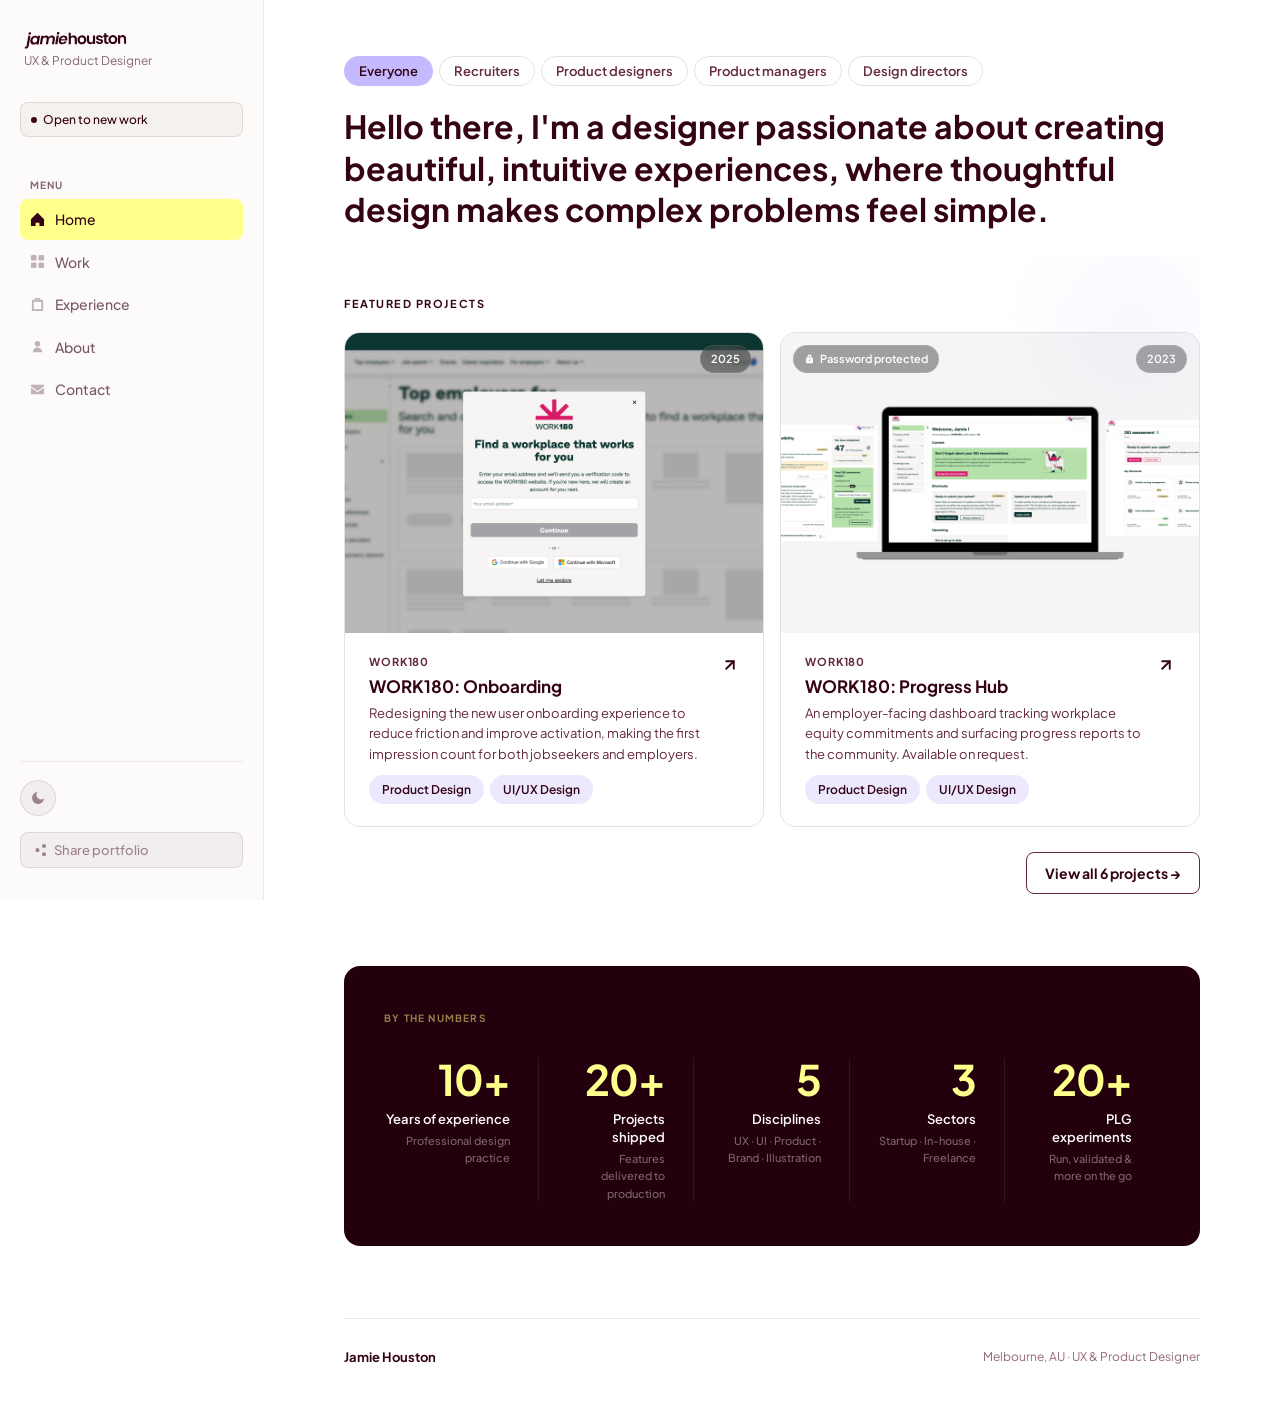
==== index.html @ 29e93ce7 "Update portfolio" ====
<!DOCTYPE html>
<html lang="en">
<head>
  <meta charset="UTF-8">
  <meta name="viewport" content="width=device-width, initial-scale=1.0">
  <title>Jamie Houston — UX & Product Designer</title>
  <style>
    @import url('https://fonts.googleapis.com/css2?family=Plus+Jakarta+Sans:ital,wght@0,400;0,500;0,600;0,700;1,400&display=swap');
    :root {
      --color-white-100:#ffffff;--color-egg-white-200:#fdfbf9;--color-egg-white-300:#efe9e3;
      --color-aubergine-100:#642940;--color-aubergine-200:#350316;--color-aubergine-300:#22000d;
      --color-lemon-100:#ffffda;--color-lemon-200:#ffff8c;--color-lemon-300:#ffff65;
      --color-violet-100:#ece9ff;--color-violet-200:#c3baff;--color-violet-300:#9081f1;
      --font:'Plus Jakarta Sans',sans-serif;--sidebar-w:264px;--content-max:1200px;
      --radius-sm:8px;--radius-md:12px;--radius-lg:16px;
    }
    *,*::before,*::after{box-sizing:border-box;margin:0;padding:0;}
    html{scroll-behavior:smooth;}
    body{font-family:var(--font);background:var(--color-white-100);color:var(--color-aubergine-200);line-height:1.6;-webkit-font-smoothing:antialiased;}
    a{color:inherit;}ul{list-style:none;}
    .layout{display:flex;min-height:100vh;}
    .main{margin-left:var(--sidebar-w);flex:1;padding:48px 60px;max-width:calc(100% - var(--sidebar-w));}
    .content{max-width:var(--content-max);}
    .sidebar{width:var(--sidebar-w);background:var(--color-aubergine-300);position:fixed;top:0;left:0;height:100vh;display:flex;flex-direction:column;padding:32px 20px;overflow-y:auto;z-index:10;}
    .sidebar-identity{display:flex;align-items:center;gap:12px;margin-bottom:32px;padding:0 4px;text-decoration:none;}
    .avatar{width:42px;height:42px;border-radius:50%;flex-shrink:0;overflow:hidden;object-fit:cover;display:block;}
    .sidebar-name{color:var(--color-egg-white-200);font-weight:700;font-size:14px;line-height:1.2;}
    .sidebar-role{color:rgba(255,251,247,0.55);font-size:12px;margin-top:2px;}
    .available-badge{display:flex;align-items:center;gap:6px;background:rgba(255,255,139,0.08);border:1px solid rgba(255,255,139,0.18);border-radius:var(--radius-sm);padding:7px 10px;margin-bottom:20px;font-size:12px;color:var(--color-lemon-200);font-weight:500;}
    .available-dot{width:6px;height:6px;background:var(--color-lemon-200);border-radius:50%;flex-shrink:0;animation:pulse 2.2s ease-in-out infinite;}
    @keyframes pulse{0%,100%{opacity:1;}50%{opacity:0.35;}}
    .sidebar-nav{display:flex;flex-direction:column;gap:2px;flex:1;}
    .nav-label{color:rgba(255,251,247,0.5);font-size:10px;font-weight:700;text-transform:uppercase;letter-spacing:0.1em;padding:0 10px;margin-top:20px;margin-bottom:4px;}
    .nav-link{display:flex;align-items:center;gap:10px;padding:9px 10px;border-radius:var(--radius-sm);color:rgba(255,251,247,0.5);text-decoration:none;font-size:14px;font-weight:500;transition:background 0.14s ease,color 0.14s ease;}
    .nav-link svg{flex-shrink:0;opacity:0.6;transition:opacity 0.14s;}
    .nav-link:hover{background:rgba(255,255,255,0.06);color:var(--color-egg-white-200);}
    .nav-link:hover svg{opacity:1;}
    .nav-link.active{background:rgba(255,255,139,0.1);color:var(--color-lemon-200);}
    .nav-link.active svg{opacity:1;}
    .sidebar-footer{margin-top:auto;padding-top:18px;border-top:1px solid rgba(255,255,255,0.06);display:flex;flex-direction:column;gap:6px;}
    .contact-link{display:flex;align-items:center;gap:8px;color:rgba(255,251,247,0.55);text-decoration:none;font-size:12px;padding:3px 0;transition:color 0.14s;}
    .contact-link svg{flex-shrink:0;}
    .contact-link:hover{color:var(--color-lemon-200);}
    .section{margin-bottom:72px;scroll-margin-top:32px;}
    .section-header{display:flex;align-items:baseline;justify-content:space-between;margin-bottom:28px;}
    .section-title{font-size:20px;font-weight:700;color:var(--color-aubergine-200);}
    .section-meta{font-size:13px;color:rgba(100,41,64,0.7);}
    .tag{display:inline-block;background:var(--color-violet-100);color:var(--color-aubergine-200);font-size:12px;font-weight:600;padding:5px 13px;border-radius:100px;}
    .tag-warm{background:var(--color-lemon-100);color:var(--color-aubergine-200);}
    .tag-outline{background:transparent;color:var(--color-aubergine-100);border:1px solid var(--color-egg-white-300);font-weight:500;}
    .tag-tool{background:var(--color-egg-white-300);color:var(--color-aubergine-100);}
    .tags-row{display:flex;flex-wrap:wrap;gap:8px;}
    .btn{display:inline-flex;align-items:center;gap:8px;font-family:var(--font);font-size:14px;font-weight:700;padding:10px 20px;border-radius:var(--radius-sm);text-decoration:none;cursor:pointer;border:none;transition:opacity 0.14s,transform 0.14s;}
    .btn:hover{opacity:0.88;transform:translateY(-1px);}
    .btn-primary{background:var(--color-lemon-200);color:var(--color-aubergine-300);}
    .btn-secondary{background:var(--color-aubergine-200);color:var(--color-egg-white-200);}
    .btn-ghost{background:transparent;color:var(--color-aubergine-200);border:1px solid var(--color-aubergine-100);padding:9px 18px;}
    .card{background:var(--color-white-100);border-radius:var(--radius-md);padding:24px;color:var(--color-aubergine-200);}
    .page-header{margin-bottom:48px;}
    .page-eyebrow{font-size:11px;font-weight:700;text-transform:uppercase;letter-spacing:0.12em;color:rgba(100,41,64,0.7);margin-bottom:8px;}
    .page-title{font-size:30px;font-weight:700;color:var(--color-aubergine-200);line-height:1.2;margin-bottom:12px;}
    .page-subtitle{font-size:15px;color:var(--color-aubergine-100);line-height:1.7;max-width:520px;}
    .site-footer{border-top:1px solid var(--color-egg-white-300);padding-top:28px;display:flex;align-items:center;justify-content:space-between;}
    .footer-name{font-size:13px;font-weight:700;color:var(--color-aubergine-200);}
    .footer-meta{font-size:12px;color:rgba(100,41,64,0.7);}
    @media(max-width:768px){
      .mobile-topbar{display:flex;}
      .sidebar{transform:translateX(-100%);width:280px;height:100vh;top:0;left:0;flex-direction:column;padding:32px 20px;overflow-y:auto;padding-top:72px;z-index:30;}
      .sidebar.open{transform:translateX(0);}.sidebar .sidebar-identity{display:none;}
      .mobile-overlay.open{display:block;}
      .main{margin-left:0;max-width:100%;padding:76px 20px 40px;}
    }
    @media(max-width:600px){.main{padding:76px 16px 40px;}.page-title{font-size:24px;}}
    @media(min-width:1280px){.main{padding:56px 80px;}}
    .share-btn{display:flex;align-items:center;gap:8px;width:100%;background:rgba(255,255,255,0.06);border:1px solid rgba(255,255,255,0.1);border-radius:var(--radius-sm);padding:9px 12px;color:rgba(255,251,247,0.5);font-family:var(--font);font-size:13px;font-weight:500;cursor:pointer;transition:background 0.14s,color 0.14s;}
    .share-btn:hover{background:rgba(255,255,255,0.1);color:var(--color-egg-white-200);}
    .share-btn.copied{color:var(--color-lemon-200);border-color:rgba(255,255,139,0.3);}
    .share-toast{position:fixed;bottom:32px;left:50%;transform:translateX(-50%) translateY(16px);background:var(--color-aubergine-200);color:var(--color-egg-white-200);font-family:var(--font);font-size:13px;font-weight:500;padding:10px 20px;border-radius:100px;box-shadow:0 4px 24px rgba(0,0,0,0.18);opacity:0;pointer-events:none;transition:opacity 0.25s ease,transform 0.25s ease;z-index:9999;white-space:nowrap;}
    .share-toast.show{opacity:1;transform:translateX(-50%) translateY(0);}
    .theme-toggle{width:36px;height:36px;border-radius:50%;background:rgba(255,255,255,0.06);border:1px solid rgba(255,255,255,0.1);color:rgba(255,251,247,0.5);display:flex;align-items:center;justify-content:center;cursor:pointer;transition:background 0.14s,color 0.14s;margin-bottom:10px;flex-shrink:0;}
    .theme-toggle:hover{background:rgba(255,255,255,0.12);color:var(--color-egg-white-200);}
    html:not(.dark) .sidebar{background:var(--color-egg-white-200);border-right:1px solid rgba(53,3,22,0.07);}
    html:not(.dark) .sidebar-name{color:#350316;}
    .sidebar-logo{height:17px;width:auto;display:block;}
    .mobile-topbar-logo{height:18px;width:auto;display:block;}
    html.dark .sidebar-logo,html.dark .mobile-topbar-logo{filter:brightness(0) invert(1);}
    html:not(.dark) .sidebar-role{color:rgba(53,3,22,0.6);}
    html:not(.dark) .available-badge{background:rgba(53,3,22,0.04);border-color:rgba(53,3,22,0.1);color:#350316;}
    html:not(.dark) .available-dot{background:#350316;}
    html:not(.dark) .nav-label{color:rgba(53,3,22,0.6);}
    html:not(.dark) .nav-link{color:rgba(53,3,22,0.65);}
    html:not(.dark) .nav-link svg{opacity:0.45;}
    html:not(.dark) .nav-link:hover{background:rgba(53,3,22,0.05);color:#350316;}
    html:not(.dark) .nav-link:hover svg,html:not(.dark) .nav-link.active svg{opacity:1;}
    html:not(.dark) .nav-link.active{background:var(--color-lemon-200);color:#350316;}
    html:not(.dark) .sidebar-footer{border-top-color:rgba(53,3,22,0.07);}
    html:not(.dark) .share-btn{background:rgba(53,3,22,0.05);border-color:rgba(53,3,22,0.1);color:rgba(53,3,22,0.45);}
    html:not(.dark) .share-btn:hover{background:rgba(53,3,22,0.08);color:#350316;}
    html:not(.dark) .theme-toggle{background:rgba(53,3,22,0.05);border-color:rgba(53,3,22,0.1);color:rgba(53,3,22,0.45);}
    html:not(.dark) .theme-toggle:hover{background:rgba(53,3,22,0.08);color:#350316;}
    html:not(.dark) .contact-link{color:rgba(53,3,22,0.6);}
    html.dark .sidebar{background:#350316;border-right:1px solid rgba(255,255,255,0.05);}
    html.dark body{background:var(--color-aubergine-300);color:var(--color-egg-white-200);}
    html.dark .card,html.dark .project-card,html.dark .about-card,html.dark .skills-block,html.dark .value-card,html.dark .contact-card{background:var(--color-aubergine-200);}
    html.dark .about-hero,html.dark .contact-hero{background:var(--color-aubergine-200);box-shadow:inset 0 0 0 1px rgba(255,255,255,0.06);}
    html.dark .section-title,html.dark .page-title,html.dark .exp-role,html.dark .project-title,html.dark .value-name,html.dark .fact-value,html.dark .contact-card-value,html.dark .plg-title{color:var(--color-egg-white-200);}
    html.dark .page-subtitle,html.dark .section-meta,html.dark .page-eyebrow,html.dark .footer-name,html.dark .footer-meta,html.dark .exp-company,html.dark .exp-dates,html.dark .exp-desc,html.dark .project-desc,html.dark .value-text,html.dark .about-card p,html.dark .fact-label,html.dark .contact-card-label,html.dark .avail-text,html.dark .plg-label,html.dark .skills-block-title,html.dark .about-card-title{color:rgba(255,251,247,0.55);}
    html.dark .hero-eyebrow{color:var(--color-lemon-200);opacity:1;}
    html.dark .tab-btn{border-color:rgba(255,255,255,0.12);color:rgba(255,251,247,0.45);}
    html.dark .tab-btn:hover{background:rgba(255,255,255,0.07);border-color:rgba(255,255,255,0.2);color:var(--color-egg-white-200);}
    html.dark .tab-btn.active{background:var(--color-violet-200);color:var(--color-aubergine-200);border-color:transparent;}
    html.dark .tab-text{color:var(--color-egg-white-200);}
    html.dark .tag{background:rgba(195,186,255,0.18);color:var(--color-egg-white-200);}
    html.dark .tag-warm{background:rgba(255,255,139,0.14);}
    html.dark .tag-outline{border-color:rgba(255,255,255,0.12);color:rgba(255,251,247,0.45);}
    html.dark .tag-tool,html.dark .exp-skill{background:rgba(255,255,255,0.07);color:rgba(255,251,247,0.55);}
    html.dark .project-cat{background:rgba(195,186,255,0.15);color:rgba(255,251,247,0.7);}
    html.dark .project-cat-warm{background:rgba(255,255,139,0.12);}
    html.dark .btn-ghost{border-color:rgba(255,255,255,0.15);color:rgba(255,251,247,0.6);}
    html.dark .site-footer{border-top-color:rgba(255,255,255,0.08);}
    html.dark .exp-entry{border-bottom-color:rgba(255,255,255,0.08);}
    html.dark .fact-row{border-bottom-color:rgba(255,255,255,0.08);}
    html.dark .plg-box{background:rgba(255,255,255,0.04);}
    html.dark .exp-bullet{color:rgba(255,251,247,0.6);}
    html.dark .exp-current-badge{background:rgba(255,255,139,0.12);}
    html.dark .stats-strip{background:var(--color-aubergine-200);border:1px solid rgba(255,255,139,0.14);}
    html.dark .stats-eyebrow{color:rgba(255,255,139,0.6);}
    html.dark .stat-item{border-right-color:rgba(255,255,255,0.1);}
    html.dark .availability-card{background:rgba(255,255,139,0.05);border-color:rgba(255,255,139,0.12);}
    html.dark .icon-email{background:rgba(195,186,255,0.1);}
    html.dark .icon-linkedin{background:rgba(255,255,139,0.08);}
    html.dark .icon-website{background:rgba(255,255,255,0.05);}
    html.dark .contact-card{border-color:rgba(255,255,255,0.06);}
    /* ---- Page styles ---- */
    .hero-eyebrow {
      font-size: 11px;
      font-weight: 700;
      color: rgba(100,41,64,0.7);
      text-transform: uppercase;
      letter-spacing: 0.12em;
      margin-bottom: 16px;
    }

    /* ---- Audience tabs ---- */
    .tab-row {
      display: flex;
      flex-wrap: wrap;
      gap: 6px;
      margin-bottom: 20px;
    }

    .tab-btn {
      font-family: var(--font);
      font-size: 13px;
      font-weight: 600;
      padding: 6px 14px;
      border-radius: 100px;
      border: 1px solid rgba(53,3,22,0.12);
      background: transparent;
      color: var(--color-aubergine-100);
      cursor: pointer;
      transition: background 0.14s, color 0.14s, border-color 0.14s;
    }

    .tab-btn:hover {
      background: var(--color-violet-100);
      border-color: rgba(53,3,22,0.2);
    }

    .tab-btn.active {
      background: var(--color-violet-200);
      color: var(--color-aubergine-200);
      border-color: transparent;
    }

    .tab-content { min-height: 120px; margin-bottom: 24px; }

    .tab-text {
      font-size: 32px;
      font-weight: 700;
      line-height: 1.3;
      color: var(--color-aubergine-200);
      max-width: 100%;
      margin: 0;
    }

    .tab-text.hidden { display: none; }

    .hero-ctas { display: flex; gap: 10px; flex-wrap: wrap; }

    .hero-stats {
      display: flex;
      flex-direction: column;
      gap: 24px;
      align-items: flex-end;
    }

    .stat-item { text-align: right; }

    .stat-number {
      font-size: 38px;
      font-weight: 700;
      color: var(--color-aubergine-200);
      line-height: 1;
    }

    .stat-label {
      font-size: 11px;
      color: rgba(100,41,64,0.7);
      margin-top: 4px;
      line-height: 1.4;
    }

    /* ---- HOME: Featured projects card ---- */
    .hero-card {
      background: transparent;
      border-radius: 0;
      padding: 40px 0 0;
      position: relative;
      overflow: hidden;
    }

    .hero-section-label {
      font-size: 11px;
      font-weight: 700;
      text-transform: uppercase;
      letter-spacing: 0.14em;
      color: var(--color-aubergine-200);
      margin-bottom: 20px;
    }

    .hero-card::after {
      content: '';
      position: absolute;
      top: -60px; right: -60px;
      width: 260px; height: 260px;
      background: radial-gradient(circle, rgba(195,186,255,0.1) 0%, transparent 70%);
      pointer-events: none;
    }

    /* ---- Featured projects (2-up teaser) ---- */
    .featured-grid {
      display: grid;
      grid-template-columns: repeat(2, 1fr);
      gap: 16px;
    }

    .project-card {
      background: var(--color-white-100);
      border-radius: var(--radius-lg);
      overflow: hidden;
      text-decoration: none;
      color: inherit;
      display: block;
      transition: transform 0.35s ease;
      border: 1px solid rgba(53,3,22,0.12);
      will-change: transform;
    }

    .project-card:hover,
    .project-card.fade-in.visible:hover {
      transform: translateY(-6px);
    }

    .project-cover {
      height: 300px;
      background-size: cover;
      transition: transform 0.35s ease;
      background-position: center;
      position: relative;
    }

    .project-card:hover .project-cover,
    .project-card.fade-in.visible:hover .project-cover {
      transform: scale(1.03);
    }

    .cover-1 { background-image: url('images/w180-onboarding-hero.png'); background-size: cover; background-position: center; }
    .cover-ph { background-image: url('images/w180-progress-hub-hero.png'); background-size: cover; background-position: center; }

    .cover-badge {
      position: absolute;
      top: 12px; right: 12px;
      background: rgba(0,0,0,0.35);
      backdrop-filter: blur(12px);
      color: #fff;
      font-size: 11px;
      font-weight: 600;
      padding: 4px 10px;
      border-radius: 100px;
      border: 1px solid rgba(255,255,255,0.1);
    }

    .project-body {
      background: var(--color-white-100);
      padding: 20px 24px 22px;
      display: flex;
      justify-content: space-between;
      align-items: flex-start;
      gap: 12px;
    }

    .project-body-left { flex: 1; min-width: 0; }

    .project-company {
      font-size: 11px;
      font-weight: 700;
      text-transform: uppercase;
      letter-spacing: 0.08em;
      color: var(--color-aubergine-100);
      margin-bottom: 4px;
    }

    .project-arrow {
      color: var(--color-aubergine-200);
      flex-shrink: 0;
      margin-top: 2px;
    }

    .project-cats {
      display: flex;
      gap: 5px;
      margin-bottom: 8px;
      flex-wrap: wrap;
    }

    .project-cat {
      font-size: 10px;
      font-weight: 700;
      text-transform: uppercase;
      letter-spacing: 0.05em;
      padding: 3px 9px;
      border-radius: 100px;
      background: var(--color-violet-100);
      color: var(--color-aubergine-200);
    }

    .project-cat-warm { background: var(--color-lemon-100); }

    .project-title {
      font-size: 17px;
      font-weight: 700;
      color: var(--color-aubergine-200);
      margin-bottom: 6px;
      line-height: 1.3;
    }

    .project-desc {
      font-size: 13px;
      color: var(--color-aubergine-100);
      line-height: 1.6;
      margin-bottom: 0;
    }

    .project-meta {
      display: flex;
      flex-wrap: wrap;
      gap: 6px;
      margin-top: 10px;
    }

    .see-all-row {
      display: flex;
      justify-content: flex-end;
      margin-top: 14px;
    }

    /* Responsive */
    @media (max-width: 768px) {
      .hero-title-row { flex-direction: column; gap: 16px; }
      .hero-stats { flex-direction: row; gap: 32px; }
      .stat-item { text-align: left; }
      .hero-card { padding: 0; }
      .featured-grid { grid-template-columns: 1fr; }
    }
    .sidebar{transition:transform 0.3s ease;}
    @media(min-width:769px){.mobile-topbar{display:none;}}
    .mobile-topbar{position:fixed;top:0;left:0;right:0;z-index:35;height:56px;padding:0 20px;align-items:center;justify-content:space-between;background:var(--color-egg-white-200);border-bottom:1px solid var(--color-egg-white-300);}
    .mobile-topbar-name{font-size:14px;font-weight:700;color:var(--color-aubergine-200);}
    .mobile-topbar-actions{display:flex;align-items:center;gap:8px;}
    .mobile-topbar-actions .theme-toggle{margin-bottom:0;}
    .hamburger-btn{width:36px;height:36px;border-radius:var(--radius-sm);background:transparent;border:1px solid rgba(53,3,22,0.15);color:var(--color-aubergine-200);display:flex;align-items:center;justify-content:center;cursor:pointer;transition:background 0.14s;}
    .hamburger-btn:hover{background:rgba(53,3,22,0.06);}
    .mobile-overlay{display:none;position:fixed;inset:0;background:rgba(34,0,13,0.45);z-index:25;}
    html.dark .mobile-topbar{background:var(--color-aubergine-300);border-bottom-color:rgba(255,255,255,0.07);}
    html.dark .mobile-topbar-name{color:var(--color-egg-white-200);}
    html.dark .hamburger-btn{border-color:rgba(255,255,255,0.15);color:var(--color-egg-white-200);}
    html.dark .hamburger-btn:hover{background:rgba(255,255,255,0.08);}
    html.dark .project-body{background:var(--color-aubergine-200);}
    html.dark .project-company{color:rgba(255,251,247,0.45);}
    html.dark .project-title{color:var(--color-egg-white-200);}
    html.dark .project-arrow{color:rgba(255,251,247,0.6);}
    html.dark .project-cat{background:rgba(195,186,255,0.15);color:rgba(255,251,247,0.75);}
    html.dark .hero-section-label{color:rgba(255,251,247,0.4);}
    html.dark .project-card{border-color:rgba(255,255,255,0.08);}
    html.dark .see-all-row .btn-ghost{border-color:rgba(255,255,255,0.15);color:rgba(255,251,247,0.6);}
    .fade-in{opacity:0;transform:translateY(18px);transition:opacity 0.5s ease,transform 0.5s ease;}
    .fade-in.visible{opacity:1;transform:translateY(0);}
    @media(prefers-reduced-motion:reduce){.fade-in{opacity:1;transform:none;transition:none;}}
    /* Stats strip */
    .stats-strip{background:var(--color-aubergine-300);border-radius:var(--radius-lg);padding:44px 40px;margin-bottom:72px;}
    .stats-eyebrow{font-size:10px;font-weight:700;text-transform:uppercase;letter-spacing:0.12em;color:rgba(255,255,139,0.5);margin-bottom:32px;}
    .stats-grid{display:grid;grid-template-columns:repeat(5,1fr);gap:0;}
    .stat-item{padding:0 28px 0 0;border-right:1px solid rgba(255,255,255,0.08);}
    .stat-item:first-child{padding-left:0;}
    .stat-item:last-child{border-right:none;}
    .stat-item+.stat-item{padding-left:28px;}
    .stat-value{font-size:42px;font-weight:700;color:var(--color-lemon-200);line-height:1;margin-bottom:10px;letter-spacing:-1px;}
    .stat-label{font-size:13px;font-weight:600;color:var(--color-egg-white-200);line-height:1.4;margin-bottom:4px;}
    .stat-sub{font-size:11px;color:rgba(255,251,247,0.4);line-height:1.55;font-weight:500;}
    @media(max-width:960px){.stats-grid{grid-template-columns:repeat(3,1fr);gap:28px 0;}.stat-item{border-right:none!important;padding:0!important;}}
    @media(max-width:600px){.stats-grid{grid-template-columns:1fr;}}.stats-strip .stat-item:nth-child(n){opacity:0;transform:translateY(16px);transition:opacity 0.5s ease,transform 0.5s ease;}
    .stats-strip.revealed .stat-item:nth-child(1){opacity:1;transform:none;transition-delay:0ms;}
    .stats-strip.revealed .stat-item:nth-child(2){opacity:1;transform:none;transition-delay:80ms;}
    .stats-strip.revealed .stat-item:nth-child(3){opacity:1;transform:none;transition-delay:160ms;}
    .stats-strip.revealed .stat-item:nth-child(4){opacity:1;transform:none;transition-delay:240ms;}
    .stats-strip.revealed .stat-item:nth-child(5){opacity:1;transform:none;transition-delay:320ms;}
    @media(prefers-reduced-motion:reduce){.stats-strip .stat-item:nth-child(n){opacity:1!important;transform:none!important;transition:none!important;}}
  </style>
</head>
<body>
<div class="layout">
  <!-- MOBILE TOP BAR -->
  <div class="mobile-topbar">
    <img src="images/jamie-houston-logo.svg" class="mobile-topbar-logo" alt="Jamie Houston">
    <div class="mobile-topbar-actions">
      <button class="theme-toggle" onclick="toggleTheme()" title="Toggle theme"></button>
      <button class="hamburger-btn" onclick="toggleMobileMenu()"><svg width="18" height="14" viewBox="0 0 18 14" fill="currentColor"><rect width="18" height="2" rx="1"/><rect y="6" width="18" height="2" rx="1"/><rect y="12" width="18" height="2" rx="1"/></svg></button>
    </div>
  </div>
  <div class="mobile-overlay" id="mobileOverlay" onclick="toggleMobileMenu()"></div>


  <!-- SIDEBAR -->
  <aside class="sidebar">
    <a href="index.html" class="sidebar-identity">
      
      <div>
        <img src="images/jamie-houston-logo.svg" class="sidebar-logo" alt="Jamie Houston">
        <div class="sidebar-role">UX &amp; Product Designer</div>
      </div>
    </a>

    <div class="available-badge">
      <span class="available-dot"></span>
      Open to new work
    </div>

    <nav class="sidebar-nav">
      <span class="nav-label">Menu</span>
      <a href="index.html" class="nav-link active">
        <svg width="15" height="15" viewBox="0 0 16 16" fill="currentColor"><path d="M8.354 1.146a.5.5 0 00-.708 0L1 7.793V14.5A.5.5 0 001.5 15h4a.5.5 0 00.5-.5v-3h4v3a.5.5 0 00.5.5h4a.5.5 0 00.5-.5V7.793L8.354 1.146z"/></svg>
        <span>Home</span>
      </a>
      <a href="work.html" class="nav-link">
        <svg width="15" height="15" viewBox="0 0 16 16" fill="currentColor"><rect x="1" y="1" width="6" height="6" rx="1.5"/><rect x="9" y="1" width="6" height="6" rx="1.5"/><rect x="1" y="9" width="6" height="6" rx="1.5"/><rect x="9" y="9" width="6" height="6" rx="1.5"/></svg>
        <span>Work</span>
      </a>
      <a href="experience.html" class="nav-link">
        <svg width="15" height="15" viewBox="0 0 16 16" fill="currentColor"><path d="M6 1h4a1 1 0 011 1v1h2a1 1 0 011 1v10a1 1 0 01-1 1H3a1 1 0 01-1-1V4a1 1 0 011-1h2V2a1 1 0 011-1zm1 2h2V2H7v1zM4 5v8h8V5H4z"/></svg>
        <span>Experience</span>
      </a>
      <a href="about.html" class="nav-link">
        <svg width="15" height="15" viewBox="0 0 16 16" fill="currentColor"><path d="M8 8a3 3 0 100-6 3 3 0 000 6zm-5 6a5 5 0 1110 0H3z"/></svg>
        <span>About</span>
      </a>
      <a href="contact.html" class="nav-link">
        <svg width="15" height="15" viewBox="0 0 16 16" fill="currentColor"><path d="M1 3h14v1.5L8 9.5 1 4.5V3zm0 3l7 5 7-5V13H1V6z"/></svg>
        <span>Contact</span>
      </a>
    </nav>

    <div class="sidebar-footer">
      <button class="theme-toggle" id="themeToggle" onclick="toggleTheme()" title="Toggle light / dark mode"></button>
      <button class="share-btn" onclick="sharePortfolio(this)">
        <svg width="13" height="13" viewBox="0 0 16 16" fill="currentColor"><path d="M11 2.5a2.5 2.5 0 115 0 2.5 2.5 0 01-5 0zm-8 5a2.5 2.5 0 115 0 2.5 2.5 0 01-5 0zm8 5a2.5 2.5 0 115 0 2.5 2.5 0 01-5 0zm-7.4-4.7l4.8 2.8m0-5.6L3.6 7.8"/></svg>
        Share portfolio
      </button>
    </div>
  </aside>

  <!-- MAIN -->
  <main class="main">
    <div class="content">

      <!-- Home page -->
      <section class="section">



        <div class="tab-row">
          <button class="tab-btn active" onclick="switchTab(this,'everyone')">Everyone</button>
          <button class="tab-btn" onclick="switchTab(this,'recruiters')">Recruiters</button>
          <button class="tab-btn" onclick="switchTab(this,'designers')">Product designers</button>
          <button class="tab-btn" onclick="switchTab(this,'pms')">Product managers</button>
          <button class="tab-btn" onclick="switchTab(this,'directors')">Design directors</button>
        </div>

        <div class="tab-content">
          <p class="tab-text" id="tab-everyone">Hello there, I'm a designer passionate about creating beautiful, intuitive experiences, where thoughtful design makes complex problems feel simple.</p>
          <p class="tab-text hidden" id="tab-recruiters">I'm a Melbourne-based Product and UX Designer with 10 years of experience across brand and product. I've worked freelance, in-house, and at startups, including my current role at WORK180, building a flexible, multi-disciplinary skill set along the way.</p>
          <p class="tab-text hidden" id="tab-designers">I'm a systems thinker with a high bar for quality, from research and interaction design to scalable design systems. I value collaboration, learning from others, and creating impactful work we can both be proud of.</p>
          <p class="tab-text hidden" id="tab-pms">I'll work closely with you from vision and discovery through to delivery, helping shape priorities, define requirements, and keep the user at the centre of every decision. I do my best work tackling complex problems and driving clarity through experimentation.</p>
          <p class="tab-text hidden" id="tab-directors">I take pride in my craft and build strong cross-functional partnerships across product, engineering, and marketing. I've led PLG initiatives, run alignment workshops, and know how to balance user needs, technical constraints, and business goals to find the highest-impact path forward.</p>
        </div>

        <!-- Featured work card -->
        <div class="hero-card" style="margin-bottom:28px;">
          <div class="hero-section-label">Featured projects</div>
          <div class="featured-grid">
            <a class="project-card" href="project-w180-onboarding.html">
              <div class="project-cover cover-1">
                <span class="cover-badge">2025</span>
              </div>
              <div class="project-body">
                <div class="project-body-left">
                  <div class="project-company">WORK180</div>
                  <div class="project-title">WORK180: Onboarding</div>
                  <p class="project-desc">Redesigning the new user onboarding experience to reduce friction and improve activation, making the first impression count for both jobseekers and employers.</p>
                  <div class="project-meta"><span class="tag">Product Design</span><span class="tag">UI/UX Design</span></div>
                </div>
                <div class="project-arrow">
                  <svg width="18" height="18" viewBox="0 0 24 24" fill="none" stroke="currentColor" stroke-width="2.5" stroke-linecap="round" stroke-linejoin="round"><line x1="7" y1="17" x2="17" y2="7"/><polyline points="7 7 17 7 17 17"/></svg>
                </div>
              </div>
            </a>

            <a class="project-card" href="project-w180-progress-hub.html">
              <div class="project-cover cover-ph">
                <span class="cover-badge">2023</span>
                <span class="cover-badge" style="top:12px;left:12px;right:auto;display:flex;align-items:center;gap:5px;"><svg width="11" height="11" viewBox="0 0 16 16" fill="currentColor"><path d="M11 7V5a3 3 0 00-6 0v2H4a1 1 0 00-1 1v6a1 1 0 001 1h8a1 1 0 001-1V8a1 1 0 00-1-1h-1zm-4-2a1 1 0 012 0v2H7V5zm1 6.5a1 1 0 110-2 1 1 0 010 2z"/></svg> Password protected</span>
              </div>
              <div class="project-body">
                <div class="project-body-left">
                  <div class="project-company">WORK180</div>
                  <div class="project-title">WORK180: Progress Hub</div>
                  <p class="project-desc">An employer-facing dashboard tracking workplace equity commitments and surfacing progress reports to the community. Available on request.</p>
                  <div class="project-meta"><span class="tag">Product Design</span><span class="tag">UI/UX Design</span></div>
                </div>
                <div class="project-arrow">
                  <svg width="18" height="18" viewBox="0 0 24 24" fill="none" stroke="currentColor" stroke-width="2.5" stroke-linecap="round" stroke-linejoin="round"><line x1="7" y1="17" x2="17" y2="7"/><polyline points="7 7 17 7 17 17"/></svg>
                </div>
              </div>
            </a>
          </div>

          <div class="see-all-row" style="margin-top:24px;">
            <a href="work.html" class="btn btn-ghost">View all 6 projects →</a>
          </div>
        </div>


      </section>

      <!-- Stats strip -->
      <div class="stats-strip" id="statsStrip">
        <div class="stats-eyebrow">By the numbers</div>
        <div class="stats-grid">
          <div class="stat-item">
            <div class="stat-value">10+</div>
            <div class="stat-label">Years of experience</div>
            <div class="stat-sub">Professional design practice</div>
          </div>
          <div class="stat-item">
            <div class="stat-value">20+</div>
            <div class="stat-label">Projects shipped</div>
            <div class="stat-sub">Features delivered to production</div>
          </div>
          <div class="stat-item">
            <div class="stat-value">5</div>
            <div class="stat-label">Disciplines</div>
            <div class="stat-sub">UX · UI · Product · Brand · Illustration</div>
          </div>
          <div class="stat-item">
            <div class="stat-value">3</div>
            <div class="stat-label">Sectors</div>
            <div class="stat-sub">Startup · In-house · Freelance</div>
          </div>
          <div class="stat-item">
            <div class="stat-value">20+</div>
            <div class="stat-label">PLG experiments</div>
            <div class="stat-sub">Run, validated &amp; more on the go</div>
          </div>
        </div>
      </div>

      <!-- Footer -->
      <footer class="site-footer">
        <span class="footer-name">Jamie Houston</span>
        <span class="footer-meta">Melbourne, AU · UX &amp; Product Designer</span>
      </footer>

    </div>
  </main>
</div>
<script>
function switchTab(btn, id) {
  document.querySelectorAll('.tab-btn').forEach(b => b.classList.remove('active'));
  document.querySelectorAll('.tab-text').forEach(t => t.classList.add('hidden'));
  btn.classList.add('active');
  document.getElementById('tab-' + id).classList.remove('hidden');
}
function toggleTheme() {
  const isDark = document.documentElement.classList.toggle('dark');
  localStorage.setItem('theme', isDark ? 'dark' : 'light');
  updateThemeIcon();
}
function updateThemeIcon() {
  const isDark = document.documentElement.classList.contains('dark');
  const icon = isDark
    ? '<svg width="16" height="16" viewBox="0 0 24 24" fill="none" stroke="currentColor" stroke-width="2" stroke-linecap="round" stroke-linejoin="round"><circle cx="12" cy="12" r="4"/><path d="M12 2v2M12 20v2M4.93 4.93l1.41 1.41M17.66 17.66l1.41 1.41M2 12h2M20 12h2M6.34 17.66l-1.41 1.41M19.07 4.93l-1.41 1.41"/></svg>'
    : '<svg width="16" height="16" viewBox="0 0 24 24" fill="currentColor"><path d="M21 12.79A9 9 0 1 1 11.21 3 7 7 0 0 0 21 12.79z"/></svg>';
  document.querySelectorAll('.theme-toggle').forEach(btn => btn.innerHTML = icon);
}
function toggleMobileMenu() {
  document.querySelector('.sidebar').classList.toggle('open');
  document.getElementById('mobileOverlay').classList.toggle('open');
}
(function() {
  if (localStorage.getItem('theme') === 'dark') document.documentElement.classList.add('dark');
  updateThemeIcon();
})();
function sharePortfolio(btn) {
  const url = window.location.href;
  navigator.clipboard.writeText(url).then(() => {
    const orig = btn.innerHTML;
    btn.innerHTML = '<svg width="13" height="13" viewBox="0 0 16 16" fill="none" stroke="currentColor" stroke-width="2.5" stroke-linecap="round" stroke-linejoin="round"><polyline points="4 8 8 12 13 4"></polyline></svg> Link copied!';
    btn.classList.add('copied');
    let toast = document.getElementById('shareToast');
    if (!toast) { toast = document.createElement('div'); toast.id = 'shareToast'; toast.className = 'share-toast'; document.body.appendChild(toast); }
    toast.textContent = 'Link copied, thanks for sharing ♥';
    const rect = btn.getBoundingClientRect();
    toast.style.left = rect.left + 'px';
    toast.style.top = (rect.top - toast.offsetHeight - 10) + 'px';
    toast.style.transform = 'none';
    toast.style.bottom = 'auto';
    toast.classList.add('show');
    setTimeout(() => { btn.innerHTML = orig; btn.classList.remove('copied'); toast.classList.remove('show'); }, 2500);
  }).catch(() => { prompt('Copy this link:', url); });
}
const statsStrip = document.getElementById('statsStrip');
if (statsStrip) {
  new IntersectionObserver((entries) => {
    entries.forEach(entry => { if (entry.isIntersecting) statsStrip.classList.add('revealed'); });
  }, { threshold: 0.2 }).observe(statsStrip);
}
</script>
</body>
</html>
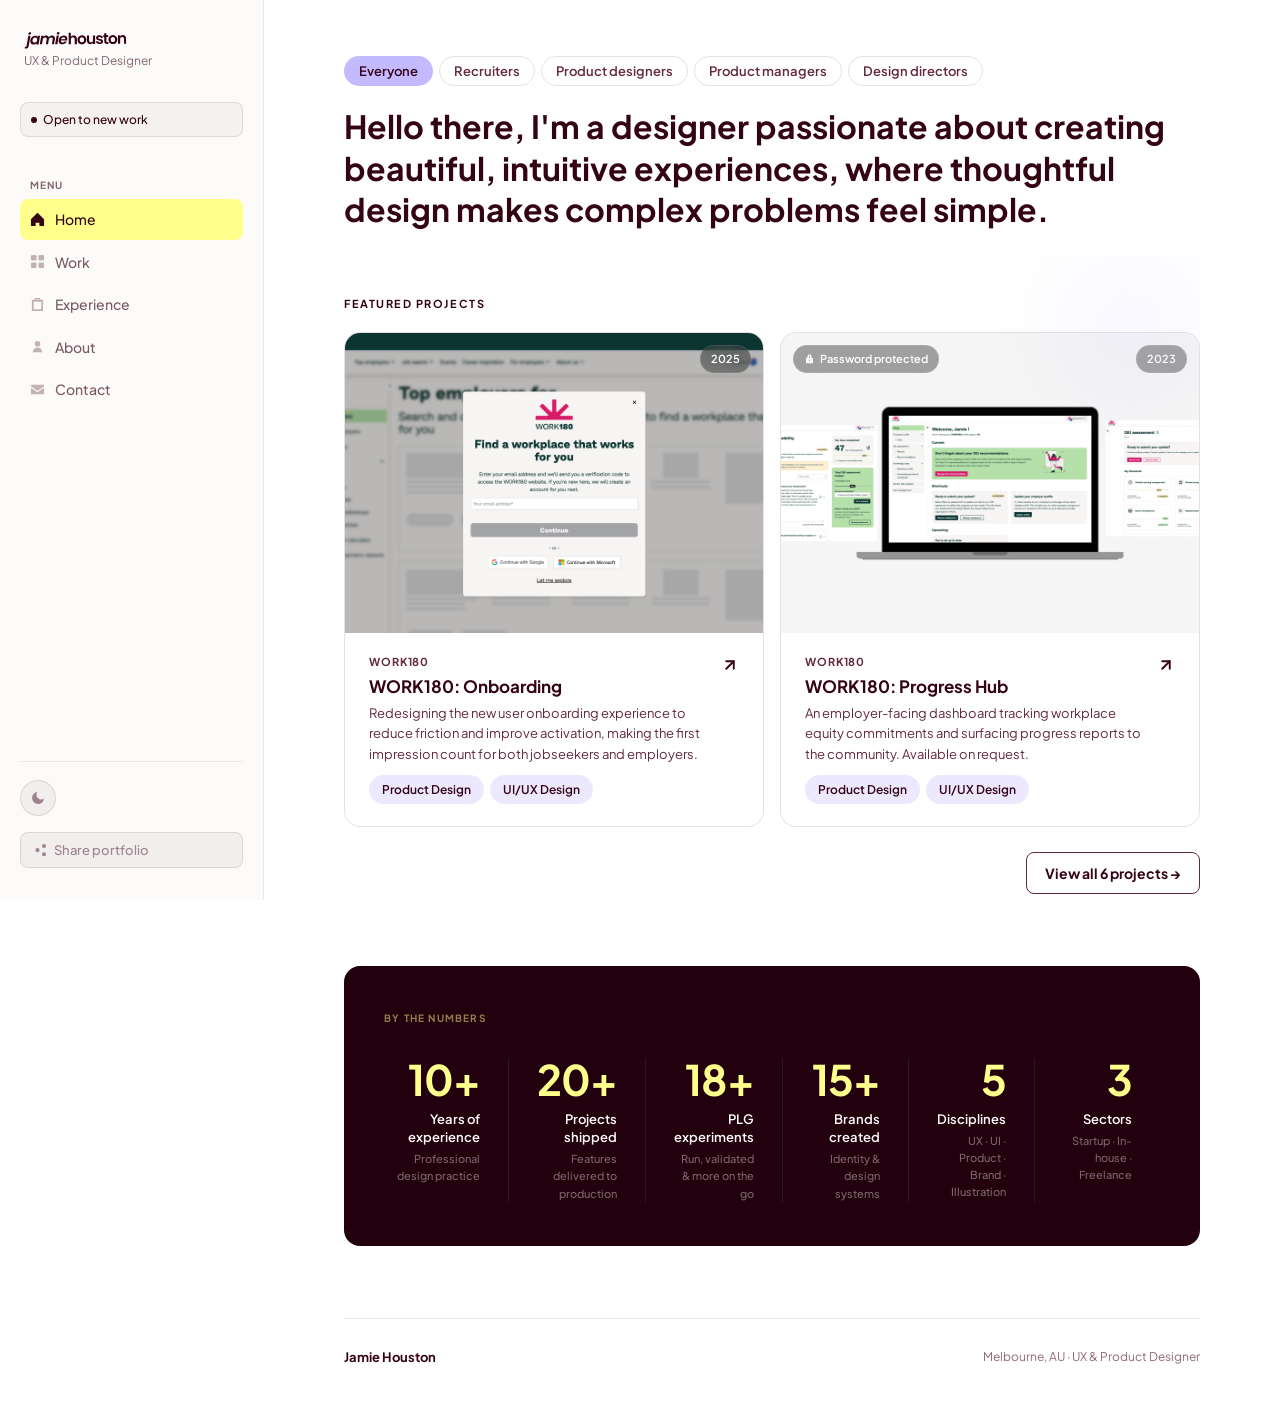
==== commit 2e4169bc: "Update portfolio" ====
--- a/index.html
+++ b/index.html
@@ -400,7 +400,7 @@
     /* Stats strip */
     .stats-strip{background:var(--color-aubergine-300);border-radius:var(--radius-lg);padding:44px 40px;margin-bottom:72px;}
     .stats-eyebrow{font-size:10px;font-weight:700;text-transform:uppercase;letter-spacing:0.12em;color:rgba(255,255,139,0.5);margin-bottom:32px;}
-    .stats-grid{display:grid;grid-template-columns:repeat(5,1fr);gap:0;}
+    .stats-grid{display:grid;grid-template-columns:repeat(6,1fr);gap:0;}
     .stat-item{padding:0 28px 0 0;border-right:1px solid rgba(255,255,255,0.08);}
     .stat-item:first-child{padding-left:0;}
     .stat-item:last-child{border-right:none;}
@@ -415,6 +415,7 @@
     .stats-strip.revealed .stat-item:nth-child(3){opacity:1;transform:none;transition-delay:160ms;}
     .stats-strip.revealed .stat-item:nth-child(4){opacity:1;transform:none;transition-delay:240ms;}
     .stats-strip.revealed .stat-item:nth-child(5){opacity:1;transform:none;transition-delay:320ms;}
+    .stats-strip.revealed .stat-item:nth-child(6){opacity:1;transform:none;transition-delay:400ms;}
     @media(prefers-reduced-motion:reduce){.stats-strip .stat-item:nth-child(n){opacity:1!important;transform:none!important;transition:none!important;}}
   </style>
 </head>
@@ -567,6 +568,16 @@
             <div class="stat-sub">Features delivered to production</div>
           </div>
           <div class="stat-item">
+            <div class="stat-value">18+</div>
+            <div class="stat-label">PLG experiments</div>
+            <div class="stat-sub">Run, validated &amp; more on the go</div>
+          </div>
+          <div class="stat-item">
+            <div class="stat-value">15+</div>
+            <div class="stat-label">Brands created</div>
+            <div class="stat-sub">Identity &amp; design systems</div>
+          </div>
+          <div class="stat-item">
             <div class="stat-value">5</div>
             <div class="stat-label">Disciplines</div>
             <div class="stat-sub">UX · UI · Product · Brand · Illustration</div>
@@ -575,11 +586,6 @@
             <div class="stat-value">3</div>
             <div class="stat-label">Sectors</div>
             <div class="stat-sub">Startup · In-house · Freelance</div>
-          </div>
-          <div class="stat-item">
-            <div class="stat-value">20+</div>
-            <div class="stat-label">PLG experiments</div>
-            <div class="stat-sub">Run, validated &amp; more on the go</div>
           </div>
         </div>
       </div>
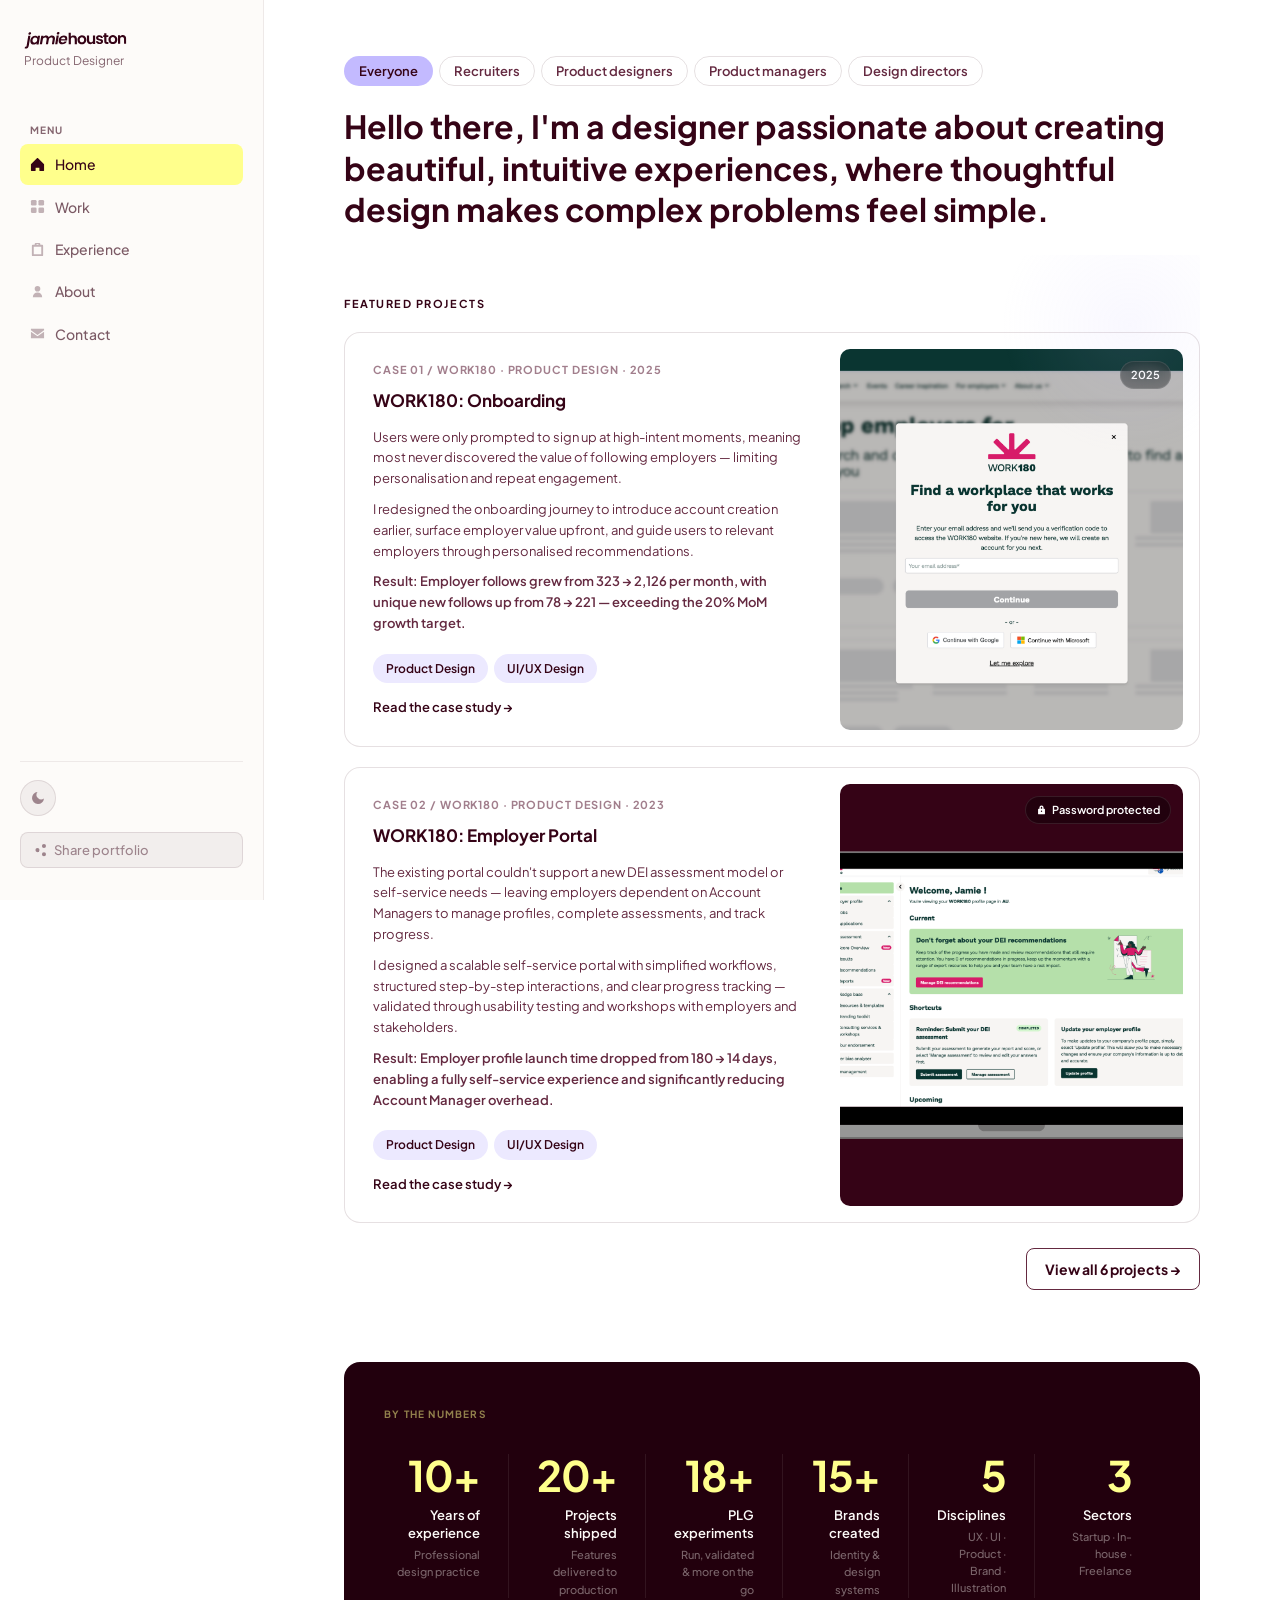
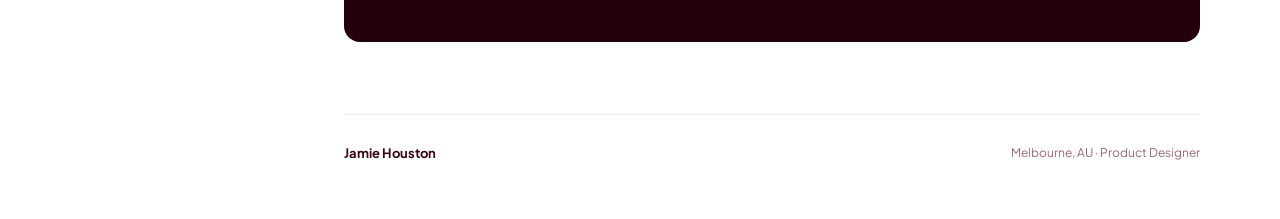
==== commit f374422c: "your message here" ====
--- a/index.html
+++ b/index.html
@@ -3,7 +3,7 @@
 <head>
   <meta charset="UTF-8">
   <meta name="viewport" content="width=device-width, initial-scale=1.0">
-  <title>Jamie Houston — UX & Product Designer</title>
+  <title>Jamie Houston — Product Designer</title>
   <style>
     @import url('https://fonts.googleapis.com/css2?family=Plus+Jakarta+Sans:ital,wght@0,400;0,500;0,600;0,700;1,400&display=swap');
     :root {
@@ -182,6 +182,7 @@
       color: var(--color-aubergine-200);
       max-width: 100%;
       margin: 0;
+      font-family: var(--font);
     }
 
     .tab-text.hidden { display: none; }
@@ -240,9 +241,9 @@
 
     /* ---- Featured projects (2-up teaser) ---- */
     .featured-grid {
-      display: grid;
-      grid-template-columns: repeat(2, 1fr);
-      gap: 16px;
+      display: flex;
+      flex-direction: column;
+      gap: 20px;
     }
 
     .project-card {
@@ -251,7 +252,9 @@
       overflow: hidden;
       text-decoration: none;
       color: inherit;
-      display: block;
+      display: flex;
+      flex-direction: row;
+      min-height: 280px;
       transition: transform 0.35s ease;
       border: 1px solid rgba(53,3,22,0.12);
       will-change: transform;
@@ -259,15 +262,25 @@
 
     .project-card:hover,
     .project-card.fade-in.visible:hover {
-      transform: translateY(-6px);
+      transform: translateY(-4px);
+    }
+
+    .project-cover-panel {
+      width: 42%;
+      flex-shrink: 0;
+      padding: 16px 16px 16px 0;
+      overflow: hidden;
     }
 
     .project-cover {
-      height: 300px;
+      width: 100%;
+      height: 100%;
+      aspect-ratio: 4/3;
       background-size: cover;
       transition: transform 0.35s ease;
       background-position: center;
       position: relative;
+      border-radius: 10px;
     }
 
     .project-card:hover .project-cover,
@@ -276,7 +289,7 @@
     }
 
     .cover-1 { background-image: url('images/w180-onboarding-hero.png'); background-size: cover; background-position: center; }
-    .cover-ph { background-image: url('images/w180-progress-hub-hero.png'); background-size: cover; background-position: center; }
+    .cover-ph { background-image: url('images/w180-progress-hub-hero-updated.png'); background-size: cover; background-position: center; }
 
     .cover-badge {
       position: absolute;
@@ -292,12 +305,29 @@
     }
 
     .project-body {
-      background: var(--color-white-100);
-      padding: 20px 24px 22px;
-      display: flex;
-      justify-content: space-between;
-      align-items: flex-start;
-      gap: 12px;
+      flex: 1;
+      padding: 28px 28px 28px 28px;
+      display: flex;
+      flex-direction: column;
+      justify-content: center;
+      gap: 10px;
+      min-width: 0;
+    }
+
+    .project-eyebrow {
+      font-size: 11px;
+      font-weight: 700;
+      text-transform: uppercase;
+      letter-spacing: 0.08em;
+      color: var(--color-aubergine-100);
+      opacity: 0.6;
+    }
+
+    .project-cta {
+      font-size: 13px;
+      font-weight: 600;
+      color: var(--color-aubergine-200);
+      margin-top: 4px;
     }
 
     .project-body-left { flex: 1; min-width: 0; }
@@ -371,7 +401,9 @@
       .hero-stats { flex-direction: row; gap: 32px; }
       .stat-item { text-align: left; }
       .hero-card { padding: 0; }
-      .featured-grid { grid-template-columns: 1fr; }
+      .project-card { flex-direction: column; min-height: unset; }
+      .project-cover-panel { width: 100%; padding: 0; }
+      .project-cover { aspect-ratio: 16/9; border-radius: 0; }
     }
     .sidebar{transition:transform 0.3s ease;}
     @media(min-width:769px){.mobile-topbar{display:none;}}
@@ -438,14 +470,9 @@
       
       <div>
         <img src="images/jamie-houston-logo.svg" class="sidebar-logo" alt="Jamie Houston">
-        <div class="sidebar-role">UX &amp; Product Designer</div>
+        <div class="sidebar-role">Product Designer</div>
       </div>
     </a>
-
-    <div class="available-badge">
-      <span class="available-dot"></span>
-      Open to new work
-    </div>
 
     <nav class="sidebar-nav">
       <span class="nav-label">Menu</span>
@@ -510,36 +537,35 @@
           <div class="hero-section-label">Featured projects</div>
           <div class="featured-grid">
             <a class="project-card" href="project-w180-onboarding.html">
-              <div class="project-cover cover-1">
-                <span class="cover-badge">2025</span>
+              <div class="project-body">
+                <div class="project-eyebrow">Case 01 / WORK180 · Product Design · 2025</div>
+                <div class="project-title">WORK180: Onboarding</div>
+                <p class="project-desc">Users were only prompted to sign up at high-intent moments, meaning most never discovered the value of following employers — limiting personalisation and repeat engagement.</p>
+                <p class="project-desc">I redesigned the onboarding journey to introduce account creation earlier, surface employer value upfront, and guide users to relevant employers through personalised recommendations.</p>
+                <p class="project-desc" style="font-weight:600;">Result: Employer follows grew from 323 → 2,126 per month, with unique new follows up from 78 → 221 — exceeding the 20% MoM growth target.</p>
+                <div class="project-meta"><span class="tag">Product Design</span><span class="tag">UI/UX Design</span></div>
+                <div class="project-cta">Read the case study →</div>
               </div>
-              <div class="project-body">
-                <div class="project-body-left">
-                  <div class="project-company">WORK180</div>
-                  <div class="project-title">WORK180: Onboarding</div>
-                  <p class="project-desc">Redesigning the new user onboarding experience to reduce friction and improve activation, making the first impression count for both jobseekers and employers.</p>
-                  <div class="project-meta"><span class="tag">Product Design</span><span class="tag">UI/UX Design</span></div>
-                </div>
-                <div class="project-arrow">
-                  <svg width="18" height="18" viewBox="0 0 24 24" fill="none" stroke="currentColor" stroke-width="2.5" stroke-linecap="round" stroke-linejoin="round"><line x1="7" y1="17" x2="17" y2="7"/><polyline points="7 7 17 7 17 17"/></svg>
+              <div class="project-cover-panel">
+                <div class="project-cover cover-1">
+                  <span class="cover-badge">2025</span>
                 </div>
               </div>
             </a>
 
             <a class="project-card" href="project-w180-progress-hub.html">
-              <div class="project-cover cover-ph">
-                <span class="cover-badge">2023</span>
-                <span class="cover-badge" style="top:12px;left:12px;right:auto;display:flex;align-items:center;gap:5px;"><svg width="11" height="11" viewBox="0 0 16 16" fill="currentColor"><path d="M11 7V5a3 3 0 00-6 0v2H4a1 1 0 00-1 1v6a1 1 0 001 1h8a1 1 0 001-1V8a1 1 0 00-1-1h-1zm-4-2a1 1 0 012 0v2H7V5zm1 6.5a1 1 0 110-2 1 1 0 010 2z"/></svg> Password protected</span>
+              <div class="project-body">
+                <div class="project-eyebrow">Case 02 / WORK180 · Product Design · 2023</div>
+                <div class="project-title">WORK180: Employer Portal</div>
+                <p class="project-desc">The existing portal couldn't support a new DEI assessment model or self-service needs — leaving employers dependent on Account Managers to manage profiles, complete assessments, and track progress.</p>
+                <p class="project-desc">I designed a scalable self-service portal with simplified workflows, structured step-by-step interactions, and clear progress tracking — validated through usability testing and workshops with employers and stakeholders.</p>
+                <p class="project-desc" style="font-weight:600;">Result: Employer profile launch time dropped from 180 → 14 days, enabling a fully self-service experience and significantly reducing Account Manager overhead.</p>
+                <div class="project-meta"><span class="tag">Product Design</span><span class="tag">UI/UX Design</span></div>
+                <div class="project-cta">Read the case study →</div>
               </div>
-              <div class="project-body">
-                <div class="project-body-left">
-                  <div class="project-company">WORK180</div>
-                  <div class="project-title">WORK180: Progress Hub</div>
-                  <p class="project-desc">An employer-facing dashboard tracking workplace equity commitments and surfacing progress reports to the community. Available on request.</p>
-                  <div class="project-meta"><span class="tag">Product Design</span><span class="tag">UI/UX Design</span></div>
-                </div>
-                <div class="project-arrow">
-                  <svg width="18" height="18" viewBox="0 0 24 24" fill="none" stroke="currentColor" stroke-width="2.5" stroke-linecap="round" stroke-linejoin="round"><line x1="7" y1="17" x2="17" y2="7"/><polyline points="7 7 17 7 17 17"/></svg>
+              <div class="project-cover-panel">
+                <div class="project-cover cover-ph">
+                  <span class="cover-badge" style="display:flex;align-items:center;gap:5px;"><svg width="11" height="11" viewBox="0 0 16 16" fill="currentColor"><path d="M11 7V5a3 3 0 00-6 0v2H4a1 1 0 00-1 1v6a1 1 0 001 1h8a1 1 0 001-1V8a1 1 0 00-1-1h-1zm-4-2a1 1 0 012 0v2H7V5zm1 6.5a1 1 0 110-2 1 1 0 010 2z"/></svg> Password protected</span>
                 </div>
               </div>
             </a>
@@ -593,7 +619,7 @@
       <!-- Footer -->
       <footer class="site-footer">
         <span class="footer-name">Jamie Houston</span>
-        <span class="footer-meta">Melbourne, AU · UX &amp; Product Designer</span>
+        <span class="footer-meta">Melbourne, AU · Product Designer</span>
       </footer>
 
     </div>
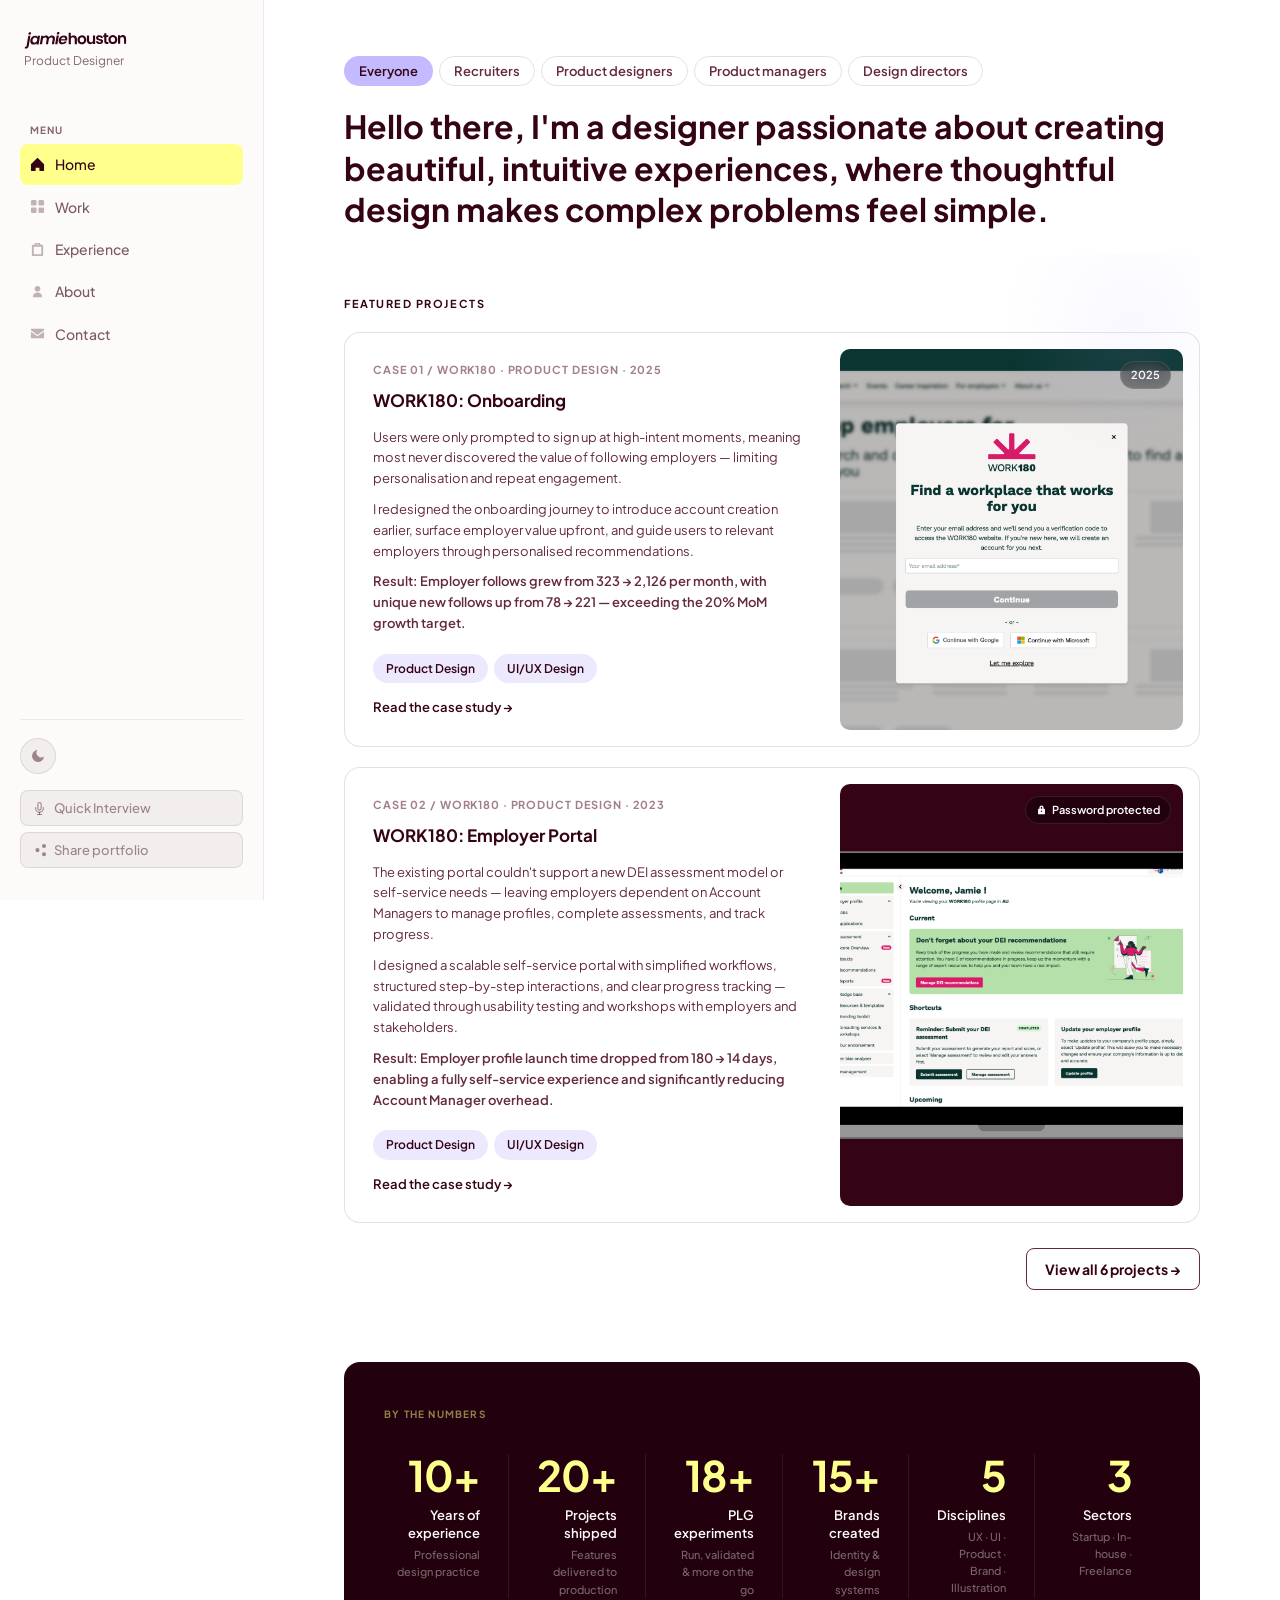
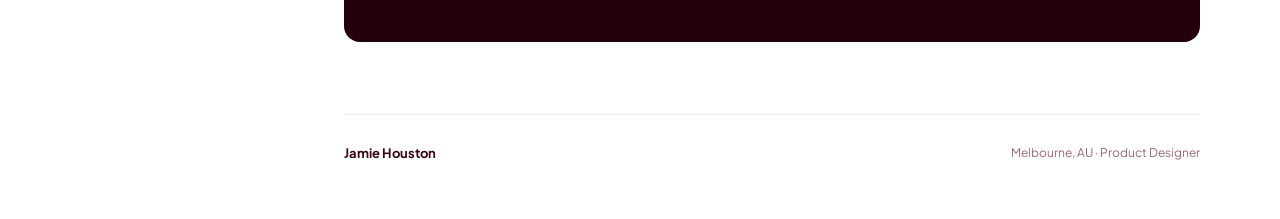
==== commit 006996bb: "added interview" ====
--- a/index.html
+++ b/index.html
@@ -500,6 +500,10 @@
 
     <div class="sidebar-footer">
       <button class="theme-toggle" id="themeToggle" onclick="toggleTheme()" title="Toggle light / dark mode"></button>
+      <button class="share-btn" id="qiTrigger" onclick="toggleQI()">
+        <svg width="13" height="13" viewBox="0 0 24 24" fill="none" stroke="currentColor" stroke-width="2" stroke-linecap="round" stroke-linejoin="round"><path d="M12 1a3 3 0 0 0-3 3v8a3 3 0 0 0 6 0V4a3 3 0 0 0-3-3z"/><path d="M19 10v2a7 7 0 0 1-14 0v-2"/><line x1="12" y1="19" x2="12" y2="23"/><line x1="8" y1="23" x2="16" y2="23"/></svg>
+        Quick Interview
+      </button>
       <button class="share-btn" onclick="sharePortfolio(this)">
         <svg width="13" height="13" viewBox="0 0 16 16" fill="currentColor"><path d="M11 2.5a2.5 2.5 0 115 0 2.5 2.5 0 01-5 0zm-8 5a2.5 2.5 0 115 0 2.5 2.5 0 01-5 0zm8 5a2.5 2.5 0 115 0 2.5 2.5 0 01-5 0zm-7.4-4.7l4.8 2.8m0-5.6L3.6 7.8"/></svg>
         Share portfolio
@@ -677,5 +681,104 @@
   }, { threshold: 0.2 }).observe(statsStrip);
 }
 </script>
+
+
+<!-- Quick Interview Panel -->
+<style>
+.qi-panel{position:fixed;left:calc(var(--sidebar-w,264px) + 12px);bottom:24px;width:370px;background:#ffffff;border-radius:16px;box-shadow:0 8px 48px rgba(53,3,22,0.18);z-index:999;overflow:hidden;transform:translateY(10px) scale(0.98);opacity:0;pointer-events:none;transition:transform 0.22s cubic-bezier(0.34,1.3,0.64,1),opacity 0.18s;}
+.qi-panel.open{transform:translateY(0) scale(1);opacity:1;pointer-events:all;}
+html.dark .qi-panel{background:#22000d;box-shadow:0 8px 48px rgba(0,0,0,0.4);}
+.qi-header{display:flex;align-items:flex-start;justify-content:space-between;padding:20px 20px 16px;border-bottom:1px solid rgba(53,3,22,0.09);}
+html.dark .qi-header{border-bottom-color:rgba(255,251,247,0.1);}
+.qi-icon-wrap{width:30px;height:30px;background:#ece9ff;border-radius:8px;display:flex;align-items:center;justify-content:center;margin-bottom:8px;color:#350316;}
+html.dark .qi-icon-wrap{background:rgba(195,186,255,0.15);color:#fffbf7;}
+.qi-title{font-family:var(--font,'Plus Jakarta Sans',sans-serif);font-size:16px;font-weight:700;color:#350316;}
+html.dark .qi-title{color:#fffbf7;}
+.qi-subtitle{font-family:var(--font,'Plus Jakarta Sans',sans-serif);font-size:12px;color:#642940;margin-top:3px;line-height:1.45;}
+html.dark .qi-subtitle{color:rgba(255,251,247,0.6);}
+.qi-close{background:none;border:none;cursor:pointer;font-size:22px;line-height:1;color:#642940;padding:2px 4px;flex-shrink:0;margin-top:-2px;}
+html.dark .qi-close{color:rgba(255,251,247,0.6);}
+.qi-close:hover{color:#350316;}
+html.dark .qi-close:hover{color:#fffbf7;}
+.qi-questions{max-height:340px;overflow-y:auto;}
+.qi-item{border-bottom:1px solid rgba(53,3,22,0.07);}
+html.dark .qi-item{border-bottom-color:rgba(255,251,247,0.08);}
+.qi-item:last-child{border-bottom:none;}
+.qi-q{width:100%;display:flex;align-items:center;justify-content:space-between;gap:12px;padding:14px 20px;background:none;border:none;cursor:pointer;font-family:var(--font,'Plus Jakarta Sans',sans-serif);font-size:14px;font-weight:600;color:#350316;text-align:left;transition:background 0.12s;}
+html.dark .qi-q{color:#fffbf7;}
+.qi-q:hover{background:#ece9ff;}
+html.dark .qi-q:hover{background:rgba(195,186,255,0.12);}
+.qi-q.active{background:#ece9ff;}
+html.dark .qi-q.active{background:rgba(195,186,255,0.12);}
+.qi-qicon{width:24px;height:24px;border-radius:50%;display:flex;align-items:center;justify-content:center;font-size:15px;flex-shrink:0;transition:background 0.12s,color 0.12s;line-height:0;}.qi-qicon svg{display:block;}.qi-qicon.plus .qi-i-cross{display:none;}.qi-qicon.cross .qi-i-plus{display:none;}
+.qi-qicon.plus{border:1.5px solid rgba(53,3,22,0.18);color:#642940;}
+html.dark .qi-qicon.plus{border-color:rgba(255,251,247,0.2);color:rgba(255,251,247,0.5);}
+.qi-qicon.cross{background:#350316;color:#fffbf7;border:none;}
+html.dark .qi-qicon.cross{background:#fffbf7;color:#350316;}
+.qi-a{display:none;padding:2px 20px 16px;font-family:var(--font,'Plus Jakarta Sans',sans-serif);font-size:13px;line-height:1.65;color:#350316;}
+html.dark .qi-a{color:rgba(255,251,247,0.85);}
+.qi-a p+p{margin-top:10px;}
+.qi-cta{display:inline-flex;align-items:center;gap:6px;margin-top:14px;background:#350316;color:#fffbf7;font-family:var(--font,'Plus Jakarta Sans',sans-serif);font-size:13px;font-weight:700;padding:8px 18px;border-radius:100px;text-decoration:none;transition:opacity 0.14s;}
+html.dark .qi-cta{background:#fffbf7;color:#350316;}
+.qi-cta:hover{opacity:0.85;}
+.qi-footer{padding:11px 20px;border-top:1px solid rgba(53,3,22,0.08);font-family:var(--font,'Plus Jakarta Sans',sans-serif);font-size:11px;font-weight:700;letter-spacing:0.07em;color:#642940;display:flex;align-items:center;gap:8px;}
+html.dark .qi-footer{border-top-color:rgba(255,251,247,0.08);color:rgba(255,251,247,0.45);}
+.qi-dots{display:flex;gap:4px;align-items:center;}
+.qi-dot{width:5px;height:5px;border-radius:50%;background:#c3baff;}
+.qi-dot:first-child{background:#350316;}
+html.dark .qi-dot:first-child{background:#fffbf7;}
+@media(max-width:768px){.qi-panel{left:16px;right:16px;width:auto;bottom:76px;}}
+</style>
+<div class="qi-panel" id="qiPanel">
+  <div class="qi-header">
+    <div>
+      <div class="qi-icon-wrap"><svg width="15" height="15" viewBox="0 0 24 24" fill="none" stroke="currentColor" stroke-width="2" stroke-linecap="round" stroke-linejoin="round"><path d="M12 1a3 3 0 0 0-3 3v8a3 3 0 0 0 6 0V4a3 3 0 0 0-3-3z"/><path d="M19 10v2a7 7 0 0 1-14 0v-2"/><line x1="12" y1="19" x2="12" y2="23"/><line x1="8" y1="23" x2="16" y2="23"/></svg></div>
+      <div class="qi-title">Quick Interview</div>
+      <div class="qi-subtitle">Common questions recruiters ask.<br>Click any to see my answers instantly.</div>
+    </div>
+    <button class="qi-close" onclick="toggleQI()">−</button>
+  </div>
+  <div class="qi-questions">
+    <div class="qi-item">
+      <button class="qi-q" onclick="toggleQ(this)">Tell me about yourself<span class="qi-qicon plus"><svg class="qi-i-plus" width="8" height="8" viewBox="0 0 10 10" fill="none" stroke="currentColor" stroke-width="2" stroke-linecap="round"><line x1="5" y1="1" x2="5" y2="9"/><line x1="1" y1="5" x2="9" y2="5"/></svg><svg class="qi-i-cross" width="8" height="8" viewBox="0 0 10 10" fill="none" stroke="currentColor" stroke-width="2" stroke-linecap="round"><line x1="1.5" y1="1.5" x2="8.5" y2="8.5"/><line x1="8.5" y1="1.5" x2="1.5" y2="8.5"/></svg></span></button>
+      <div class="qi-a"><p>I'm a product designer with 10 years across freelance, in-house, and startup environments. My background spans product strategy, UX research, UI design, branding, and illustration so I can carry an idea from a whiteboard conversation all the way to a shipped, on-brand interface.</p><p>I'm currently a Product Designer at WORK180 in Melbourne, working end-to-end on the employer-facing platform from discovery and research through to delivery and iteration.</p></div>
+    </div>
+    <div class="qi-item">
+      <button class="qi-q" onclick="toggleQ(this)">Why should we hire you?<span class="qi-qicon plus"><svg class="qi-i-plus" width="8" height="8" viewBox="0 0 10 10" fill="none" stroke="currentColor" stroke-width="2" stroke-linecap="round"><line x1="5" y1="1" x2="5" y2="9"/><line x1="1" y1="5" x2="9" y2="5"/></svg><svg class="qi-i-cross" width="8" height="8" viewBox="0 0 10 10" fill="none" stroke="currentColor" stroke-width="2" stroke-linecap="round"><line x1="1.5" y1="1.5" x2="8.5" y2="8.5"/><line x1="8.5" y1="1.5" x2="1.5" y2="8.5"/></svg></span></button>
+      <div class="qi-a"><p>Because I don't just design screens I think about outcomes. I started in visual and brand design, which means I care deeply about craft and polish. I grew into UX and product, which means I care about whether it actually works for people and moves the business.</p><p>I'm also fluent with AI-enabled workflows and front-end enough to communicate precisely with engineers. I move fast without dropping quality, and I thrive in teams where design and engineering are genuinely collaborative.</p></div>
+    </div>
+    <div class="qi-item">
+      <button class="qi-q" onclick="toggleQ(this)">Explain your design process<span class="qi-qicon plus"><svg class="qi-i-plus" width="8" height="8" viewBox="0 0 10 10" fill="none" stroke="currentColor" stroke-width="2" stroke-linecap="round"><line x1="5" y1="1" x2="5" y2="9"/><line x1="1" y1="5" x2="9" y2="5"/></svg><svg class="qi-i-cross" width="8" height="8" viewBox="0 0 10 10" fill="none" stroke="currentColor" stroke-width="2" stroke-linecap="round"><line x1="1.5" y1="1.5" x2="8.5" y2="8.5"/><line x1="8.5" y1="1.5" x2="1.5" y2="8.5"/></svg></span></button>
+      <div class="qi-a"><p>Discovery first I want to understand the problem, the users, and the constraints before I sketch a single screen. That means research, stakeholder conversations, and auditing what already exists.</p><p>Then I move fast in low-fidelity: flows, rough wireframes, quick prototypes for testing. High-fidelity comes after we've validated the approach, not before. And I stay involved post-launch data and user feedback inform the next iteration.</p></div>
+    </div>
+    <div class="qi-item">
+      <button class="qi-q" onclick="toggleQ(this)">How do you work with developers?<span class="qi-qicon plus"><svg class="qi-i-plus" width="8" height="8" viewBox="0 0 10 10" fill="none" stroke="currentColor" stroke-width="2" stroke-linecap="round"><line x1="5" y1="1" x2="5" y2="9"/><line x1="1" y1="5" x2="9" y2="5"/></svg><svg class="qi-i-cross" width="8" height="8" viewBox="0 0 10 10" fill="none" stroke="currentColor" stroke-width="2" stroke-linecap="round"><line x1="1.5" y1="1.5" x2="8.5" y2="8.5"/><line x1="8.5" y1="1.5" x2="1.5" y2="8.5"/></svg></span></button>
+      <div class="qi-a"><p>As a partner, not a handoff machine. I try to involve engineers early ideally in problem framing so they're invested in the solution, not just implementing a spec.</p><p>I'm comfortable reviewing implementations for design fidelity and adjusting specs when engineering constraints make something impractical. I'd rather ship something slightly simpler and well-built than something pixel-perfect and brittle.</p></div>
+    </div>
+    <div class="qi-item">
+      <button class="qi-q" onclick="toggleQ(this)">Describe a challenging project<span class="qi-qicon plus"><svg class="qi-i-plus" width="8" height="8" viewBox="0 0 10 10" fill="none" stroke="currentColor" stroke-width="2" stroke-linecap="round"><line x1="5" y1="1" x2="5" y2="9"/><line x1="1" y1="5" x2="9" y2="5"/></svg><svg class="qi-i-cross" width="8" height="8" viewBox="0 0 10 10" fill="none" stroke="currentColor" stroke-width="2" stroke-linecap="round"><line x1="1.5" y1="1.5" x2="8.5" y2="8.5"/><line x1="8.5" y1="1.5" x2="1.5" y2="8.5"/></svg></span></button>
+      <div class="qi-a"><p>The WORK180 onboarding redesign. Users were only prompted to sign up at high-intent moments, so the funnel was narrow and growth was flat. I redesigned the entire journey from awareness to activation balancing what users needed with what the platform needed commercially.</p><p>The result: employer follows grew from 323 to 2,126 per month. The challenge wasn't just the design it was navigating competing stakeholder priorities while keeping the user's experience front and centre.</p><a class="qi-cta" href="project-w180-onboarding.html">Read the case study →</a></div>
+    </div>
+    <div class="qi-item">
+      <button class="qi-q" onclick="toggleQ(this)">What makes you different?<span class="qi-qicon plus"><svg class="qi-i-plus" width="8" height="8" viewBox="0 0 10 10" fill="none" stroke="currentColor" stroke-width="2" stroke-linecap="round"><line x1="5" y1="1" x2="5" y2="9"/><line x1="1" y1="5" x2="9" y2="5"/></svg><svg class="qi-i-cross" width="8" height="8" viewBox="0 0 10 10" fill="none" stroke="currentColor" stroke-width="2" stroke-linecap="round"><line x1="1.5" y1="1.5" x2="8.5" y2="8.5"/><line x1="8.5" y1="1.5" x2="1.5" y2="8.5"/></svg></span></button>
+      <div class="qi-a"><p>Range, and where I sit between disciplines. I started in visual and brand design, so I have a strong eye for typography, layout, and polish but I grew into UX, design systems, and front-end, so I can carry an idea from a stakeholder conversation all the way to a built, accessible, on-brand interface.</p><p>That blend matters for work that lives between marketing, communications, and product. I'm also a systems thinker who still sweats the pixels.</p></div>
+    </div>
+  </div>
+</div>
+<script>
+function toggleQI(){document.getElementById('qiPanel').classList.toggle('open');}
+function toggleQ(btn){
+  var a=btn.nextElementSibling;
+  var isOpen=a.style.display==='block';
+  document.querySelectorAll('.qi-a').forEach(function(x){x.style.display='none';});
+  document.querySelectorAll('.qi-q').forEach(function(q){q.classList.remove('active');var ic=q.querySelector('.qi-qicon');if(ic){ic.className='qi-qicon plus';}});
+  if(!isOpen){a.style.display='block';btn.classList.add('active');var ic=btn.querySelector('.qi-qicon');if(ic){ic.className='qi-qicon cross';}}
+}
+document.addEventListener('click',function(e){
+  var panel=document.getElementById('qiPanel');
+  var trigger=document.getElementById('qiTrigger');
+  if(panel&&panel.classList.contains('open')&&!panel.contains(e.target)&&trigger&&!trigger.contains(e.target)){panel.classList.remove('open');}
+});
+</script>
 </body>
 </html>
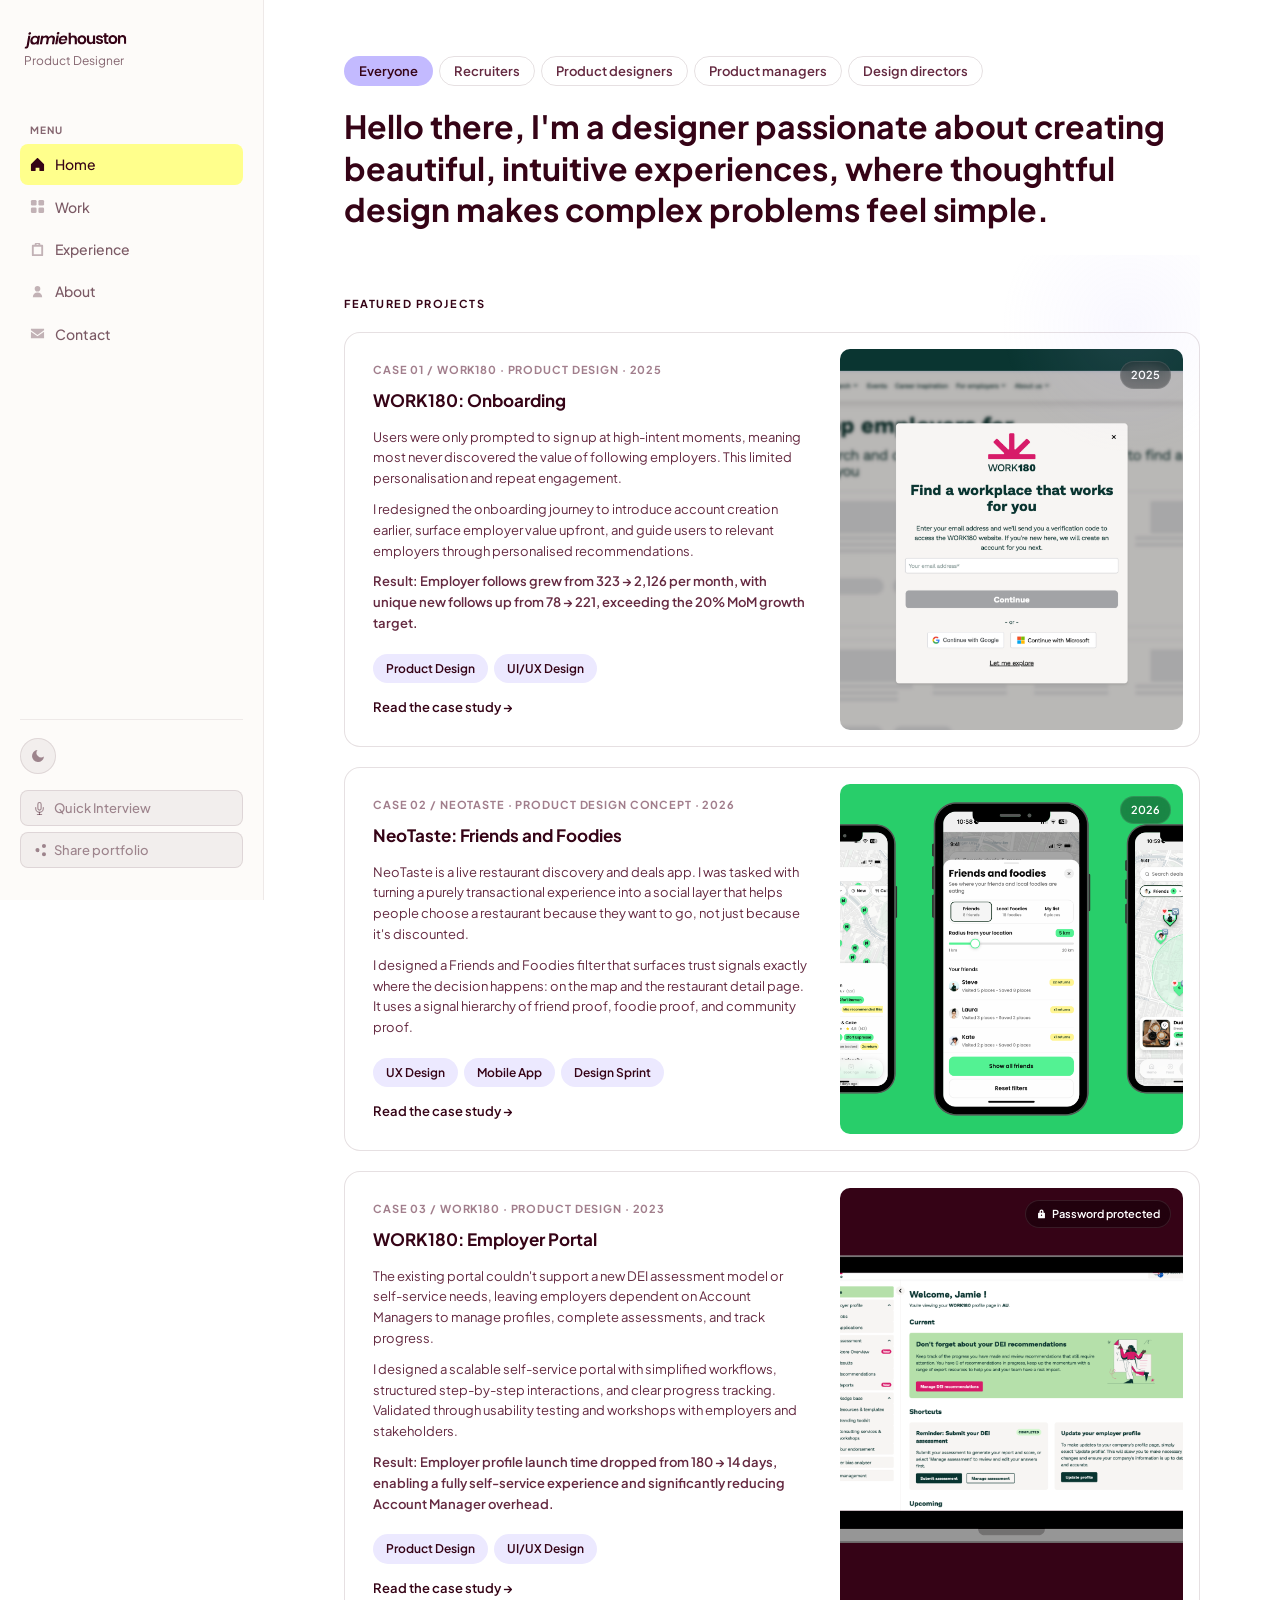
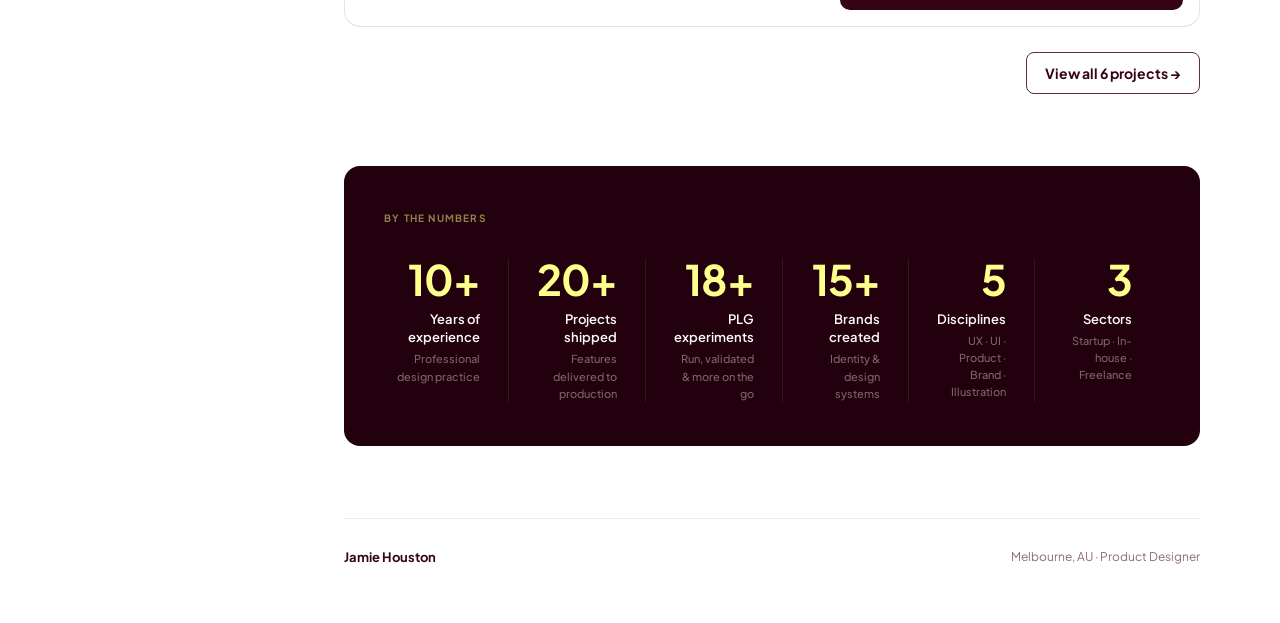
==== commit 839f61d6: "added neotaste" ====
--- a/index.html
+++ b/index.html
@@ -3,7 +3,7 @@
 <head>
   <meta charset="UTF-8">
   <meta name="viewport" content="width=device-width, initial-scale=1.0">
-  <title>Jamie Houston — Product Designer</title>
+  <title>Jamie Houston · Product Designer</title>
   <style>
     @import url('https://fonts.googleapis.com/css2?family=Plus+Jakarta+Sans:ital,wght@0,400;0,500;0,600;0,700;1,400&display=swap');
     :root {
@@ -104,7 +104,8 @@
     html.dark .card,html.dark .project-card,html.dark .about-card,html.dark .skills-block,html.dark .value-card,html.dark .contact-card{background:var(--color-aubergine-200);}
     html.dark .about-hero,html.dark .contact-hero{background:var(--color-aubergine-200);box-shadow:inset 0 0 0 1px rgba(255,255,255,0.06);}
     html.dark .section-title,html.dark .page-title,html.dark .exp-role,html.dark .project-title,html.dark .value-name,html.dark .fact-value,html.dark .contact-card-value,html.dark .plg-title{color:var(--color-egg-white-200);}
-    html.dark .page-subtitle,html.dark .section-meta,html.dark .page-eyebrow,html.dark .footer-name,html.dark .footer-meta,html.dark .exp-company,html.dark .exp-dates,html.dark .exp-desc,html.dark .project-desc,html.dark .value-text,html.dark .about-card p,html.dark .fact-label,html.dark .contact-card-label,html.dark .avail-text,html.dark .plg-label,html.dark .skills-block-title,html.dark .about-card-title{color:rgba(255,251,247,0.55);}
+    html.dark .page-subtitle,html.dark .section-meta,html.dark .page-eyebrow,html.dark .footer-name,html.dark .footer-meta,html.dark .exp-company,html.dark .exp-dates,html.dark .exp-desc,html.dark .project-desc,html.dark .value-text,html.dark .about-card p,html.dark .fact-label,html.dark .contact-card-label,html.dark .avail-text,html.dark .plg-label,html.dark .skills-block-title,html.dark .about-card-title{color:rgba(255,251,247,0.7);}
+    html.dark .project-eyebrow{color:rgba(255,251,247,0.6);opacity:1;}
     html.dark .hero-eyebrow{color:var(--color-lemon-200);opacity:1;}
     html.dark .tab-btn{border-color:rgba(255,255,255,0.12);color:rgba(255,251,247,0.45);}
     html.dark .tab-btn:hover{background:rgba(255,255,255,0.07);border-color:rgba(255,255,255,0.2);color:var(--color-egg-white-200);}
@@ -290,6 +291,7 @@
 
     .cover-1 { background-image: url('images/w180-onboarding-hero.png'); background-size: cover; background-position: center; }
     .cover-ph { background-image: url('images/w180-progress-hub-hero-updated.png'); background-size: cover; background-position: center; }
+    .cover-neotaste-home { background-image: url('images/Neotaste-hero.png'); background-size: cover; background-position: center; }
 
     .cover-badge {
       position: absolute;
@@ -544,9 +546,9 @@
               <div class="project-body">
                 <div class="project-eyebrow">Case 01 / WORK180 · Product Design · 2025</div>
                 <div class="project-title">WORK180: Onboarding</div>
-                <p class="project-desc">Users were only prompted to sign up at high-intent moments, meaning most never discovered the value of following employers — limiting personalisation and repeat engagement.</p>
+                <p class="project-desc">Users were only prompted to sign up at high-intent moments, meaning most never discovered the value of following employers. This limited personalisation and repeat engagement.</p>
                 <p class="project-desc">I redesigned the onboarding journey to introduce account creation earlier, surface employer value upfront, and guide users to relevant employers through personalised recommendations.</p>
-                <p class="project-desc" style="font-weight:600;">Result: Employer follows grew from 323 → 2,126 per month, with unique new follows up from 78 → 221 — exceeding the 20% MoM growth target.</p>
+                <p class="project-desc" style="font-weight:600;">Result: Employer follows grew from 323 → 2,126 per month, with unique new follows up from 78 → 221, exceeding the 20% MoM growth target.</p>
                 <div class="project-meta"><span class="tag">Product Design</span><span class="tag">UI/UX Design</span></div>
                 <div class="project-cta">Read the case study →</div>
               </div>
@@ -557,12 +559,28 @@
               </div>
             </a>
 
+            <a class="project-card" href="project-neotaste.html">
+              <div class="project-body">
+                <div class="project-eyebrow">Case 02 / NeoTaste · Product Design Concept · 2026</div>
+                <div class="project-title">NeoTaste: Friends and Foodies</div>
+                <p class="project-desc">NeoTaste is a live restaurant discovery and deals app. I was tasked with turning a purely transactional experience into a social layer that helps people choose a restaurant because they want to go, not just because it's discounted.</p>
+                <p class="project-desc">I designed a Friends and Foodies filter that surfaces trust signals exactly where the decision happens: on the map and the restaurant detail page. It uses a signal hierarchy of friend proof, foodie proof, and community proof.</p>
+                <div class="project-meta"><span class="tag">UX Design</span><span class="tag">Mobile App</span><span class="tag">Design Sprint</span></div>
+                <div class="project-cta">Read the case study →</div>
+              </div>
+              <div class="project-cover-panel">
+                <div class="project-cover cover-neotaste-home">
+                  <span class="cover-badge">2026</span>
+                </div>
+              </div>
+            </a>
+
             <a class="project-card" href="project-w180-progress-hub.html">
               <div class="project-body">
-                <div class="project-eyebrow">Case 02 / WORK180 · Product Design · 2023</div>
+                <div class="project-eyebrow">Case 03 / WORK180 · Product Design · 2023</div>
                 <div class="project-title">WORK180: Employer Portal</div>
-                <p class="project-desc">The existing portal couldn't support a new DEI assessment model or self-service needs — leaving employers dependent on Account Managers to manage profiles, complete assessments, and track progress.</p>
-                <p class="project-desc">I designed a scalable self-service portal with simplified workflows, structured step-by-step interactions, and clear progress tracking — validated through usability testing and workshops with employers and stakeholders.</p>
+                <p class="project-desc">The existing portal couldn't support a new DEI assessment model or self-service needs, leaving employers dependent on Account Managers to manage profiles, complete assessments, and track progress.</p>
+                <p class="project-desc">I designed a scalable self-service portal with simplified workflows, structured step-by-step interactions, and clear progress tracking. Validated through usability testing and workshops with employers and stakeholders.</p>
                 <p class="project-desc" style="font-weight:600;">Result: Employer profile launch time dropped from 180 → 14 days, enabling a fully self-service experience and significantly reducing Account Manager overhead.</p>
                 <div class="project-meta"><span class="tag">Product Design</span><span class="tag">UI/UX Design</span></div>
                 <div class="project-cta">Read the case study →</div>
@@ -757,7 +775,7 @@
     </div>
     <div class="qi-item">
       <button class="qi-q" onclick="toggleQ(this)">Describe a challenging project<span class="qi-qicon plus"><svg class="qi-i-plus" width="8" height="8" viewBox="0 0 10 10" fill="none" stroke="currentColor" stroke-width="2" stroke-linecap="round"><line x1="5" y1="1" x2="5" y2="9"/><line x1="1" y1="5" x2="9" y2="5"/></svg><svg class="qi-i-cross" width="8" height="8" viewBox="0 0 10 10" fill="none" stroke="currentColor" stroke-width="2" stroke-linecap="round"><line x1="1.5" y1="1.5" x2="8.5" y2="8.5"/><line x1="8.5" y1="1.5" x2="1.5" y2="8.5"/></svg></span></button>
-      <div class="qi-a"><p>The WORK180 onboarding redesign. Users were only prompted to sign up at high-intent moments, so the funnel was narrow and growth was flat. I redesigned the entire journey from awareness to activation balancing what users needed with what the platform needed commercially.</p><p>The result: employer follows grew from 323 to 2,126 per month. The challenge wasn't just the design it was navigating competing stakeholder priorities while keeping the user's experience front and centre.</p><a class="qi-cta" href="project-w180-onboarding.html">Read the case study →</a></div>
+      <div class="qi-a"><p><strong>The challenge</strong><br>We identified an opportunity to help young people find the right apprenticeship path with full transparency, while giving employers a way to manage applications on the other side. The tricky part was that it's a two-sided product with very different user needs, and we jumped straight into it as an experiment with almost no runway. I had a week to show a working prototype to a potential client, starting from scratch.</p><p><strong>What I did</strong><br>I ran discovery and scoped the project myself, mapping out both sides of the experience simultaneously. I had to make fast, pragmatic calls about what to explore and what to park, and built the prototype end-to-end to get something tangible in front of stakeholders quickly.</p><p><strong>How it evolved</strong><br>The whole process has been learning while building, taking feedback from research and changing direction based on what we found rather than following a fixed plan. That's been the real design challenge: staying structured enough to make progress while staying loose enough to respond to what we learn.</p><p><strong>Where it landed</strong><br>We're currently in validation with some strong early signals. It hasn't shipped yet but the process itself validated a lot of our assumptions about what both sides of the market actually need.</p></div>
     </div>
     <div class="qi-item">
       <button class="qi-q" onclick="toggleQ(this)">What makes you different?<span class="qi-qicon plus"><svg class="qi-i-plus" width="8" height="8" viewBox="0 0 10 10" fill="none" stroke="currentColor" stroke-width="2" stroke-linecap="round"><line x1="5" y1="1" x2="5" y2="9"/><line x1="1" y1="5" x2="9" y2="5"/></svg><svg class="qi-i-cross" width="8" height="8" viewBox="0 0 10 10" fill="none" stroke="currentColor" stroke-width="2" stroke-linecap="round"><line x1="1.5" y1="1.5" x2="8.5" y2="8.5"/><line x1="8.5" y1="1.5" x2="1.5" y2="8.5"/></svg></span></button>
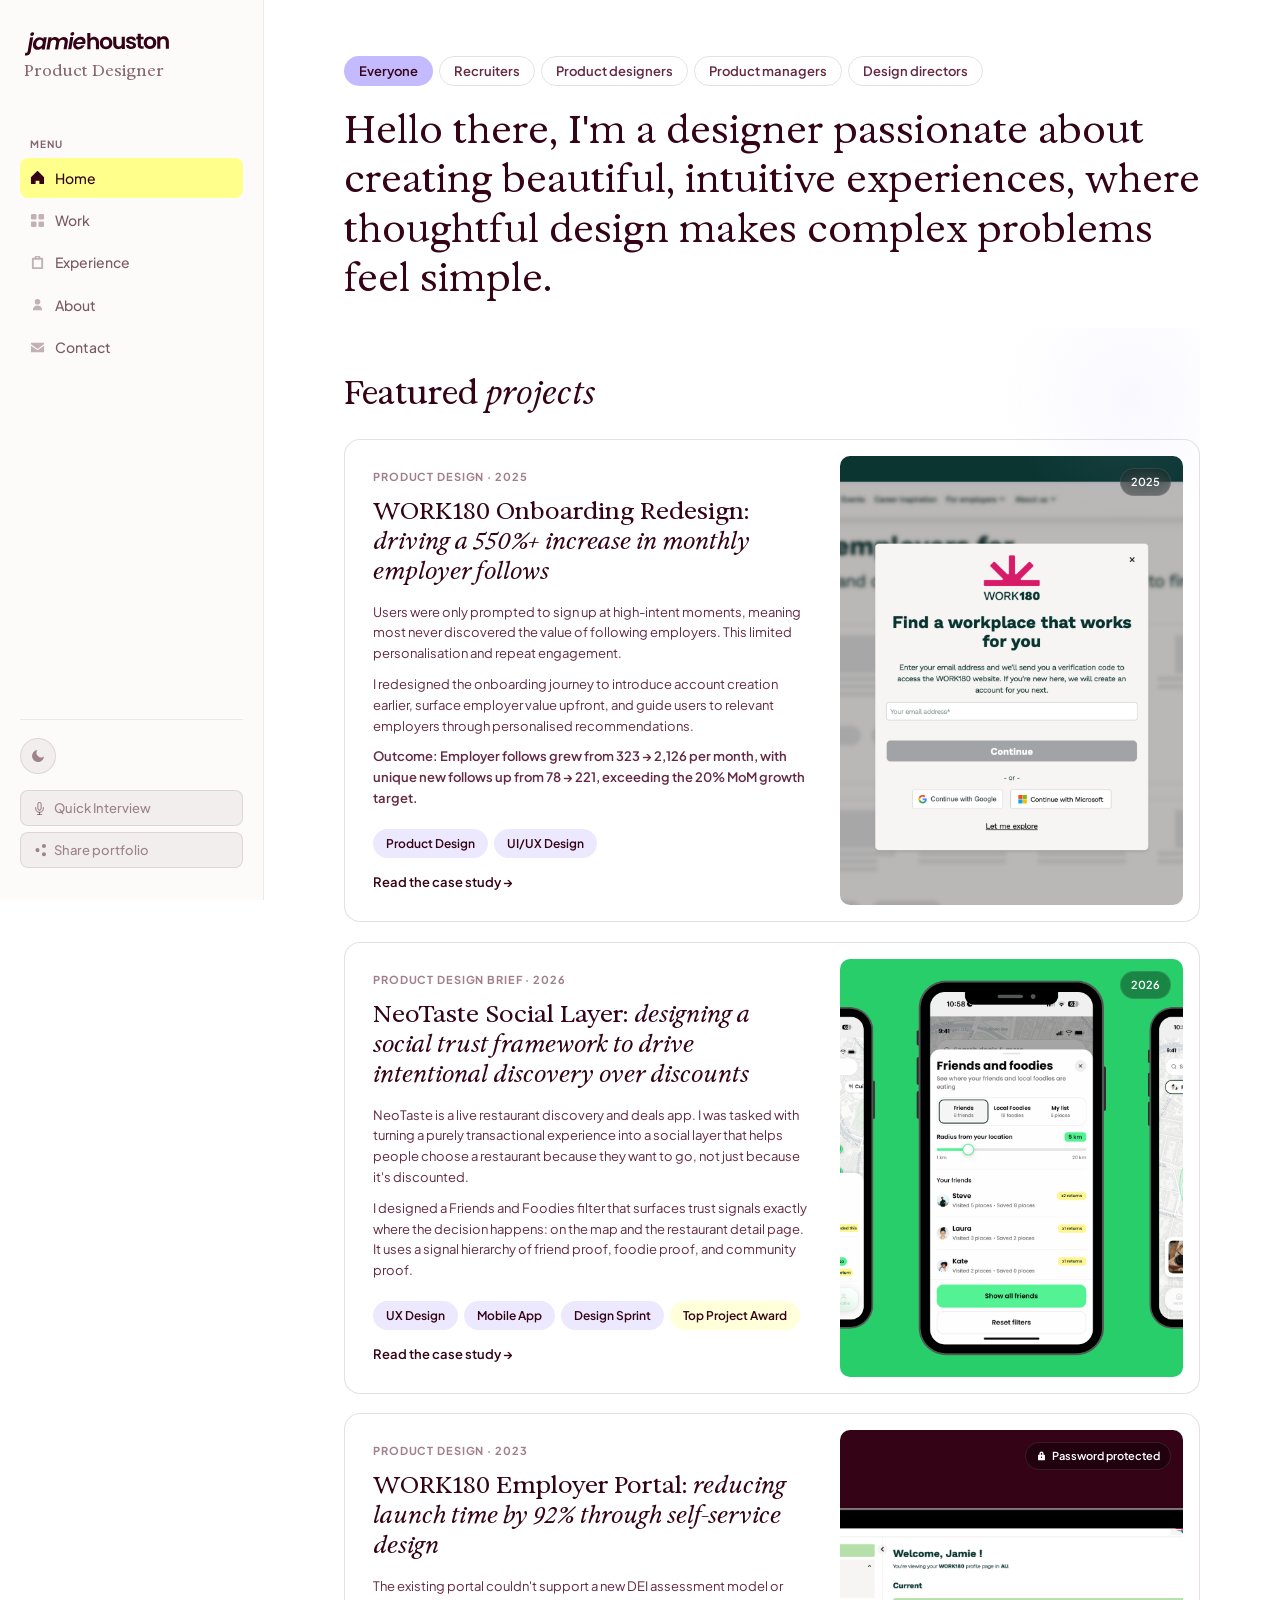
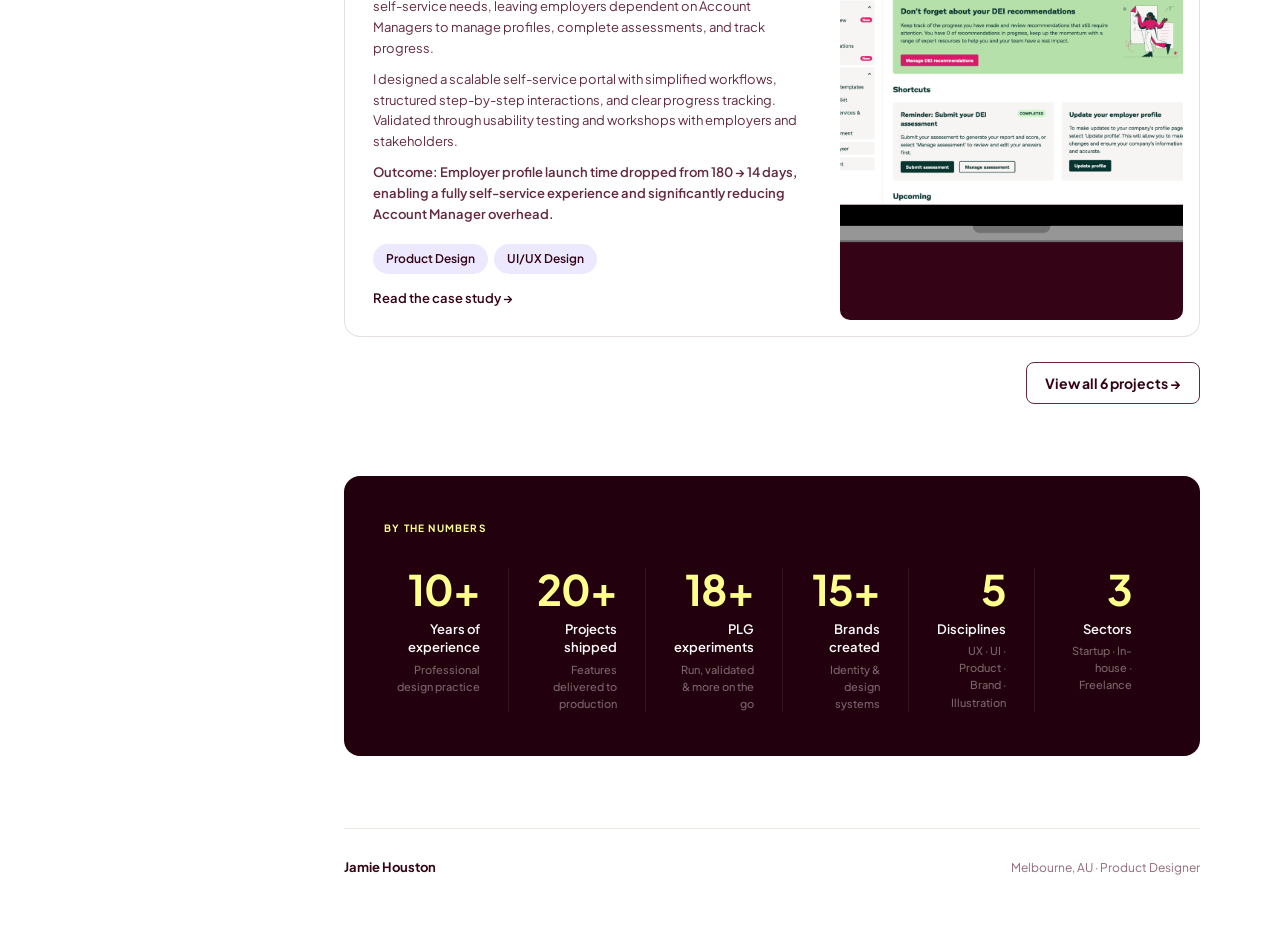
==== commit 6d55cd09: "Update logo, typography, and Featured Projects content Adopt Exposure as the primary display font ac" ====
--- a/index.html
+++ b/index.html
@@ -6,6 +6,9 @@
   <title>Jamie Houston · Product Designer</title>
   <style>
     @import url('https://fonts.googleapis.com/css2?family=Plus+Jakarta+Sans:ital,wght@0,400;0,500;0,600;0,700;1,400&display=swap');
+    @font-face{font-family:'Instrument Serif';src:url('InstrumentSerif-Regular.ttf') format('truetype');font-weight:400;font-style:normal;font-display:swap;}
+    @font-face{font-family:'Instrument Serif';src:url('InstrumentSerif-Italic.ttf') format('truetype');font-weight:400;font-style:italic;font-display:swap;}
+    @font-face{font-family:'Exposure';src:url('ExposureTrialVAR.ttf') format('truetype-variations');font-weight:100 900;font-style:normal;font-display:swap;}@font-face{font-family:'Exposure';src:url('ExposureTrialVAR-Italic.ttf') format('truetype-variations');font-weight:100 900;font-style:italic;font-display:swap;}
     :root {
       --color-white-100:#ffffff;--color-egg-white-200:#fdfbf9;--color-egg-white-300:#efe9e3;
       --color-aubergine-100:#642940;--color-aubergine-200:#350316;--color-aubergine-300:#22000d;
@@ -25,7 +28,7 @@
     .sidebar-identity{display:flex;align-items:center;gap:12px;margin-bottom:32px;padding:0 4px;text-decoration:none;}
     .avatar{width:42px;height:42px;border-radius:50%;flex-shrink:0;overflow:hidden;object-fit:cover;display:block;}
     .sidebar-name{color:var(--color-egg-white-200);font-weight:700;font-size:14px;line-height:1.2;}
-    .sidebar-role{color:rgba(255,251,247,0.55);font-size:12px;margin-top:2px;}
+    .sidebar-role{color:rgba(255,251,247,0.55);font-size:16px;font-family:'Exposure',sans-serif;margin-top:2px;}
     .available-badge{display:flex;align-items:center;gap:6px;background:rgba(255,255,139,0.08);border:1px solid rgba(255,255,139,0.18);border-radius:var(--radius-sm);padding:7px 10px;margin-bottom:20px;font-size:12px;color:var(--color-lemon-200);font-weight:500;}
     .available-dot{width:6px;height:6px;background:var(--color-lemon-200);border-radius:50%;flex-shrink:0;animation:pulse 2.2s ease-in-out infinite;}
     @keyframes pulse{0%,100%{opacity:1;}50%{opacity:0.35;}}
@@ -81,8 +84,8 @@
     .theme-toggle:hover{background:rgba(255,255,255,0.12);color:var(--color-egg-white-200);}
     html:not(.dark) .sidebar{background:var(--color-egg-white-200);border-right:1px solid rgba(53,3,22,0.07);}
     html:not(.dark) .sidebar-name{color:#350316;}
-    .sidebar-logo{height:17px;width:auto;display:block;}
-    .mobile-topbar-logo{height:18px;width:auto;display:block;}
+    .sidebar-logo{height:24px;width:auto;display:block;}
+    .mobile-topbar-logo{height:25px;width:auto;display:block;}
     html.dark .sidebar-logo,html.dark .mobile-topbar-logo{filter:brightness(0) invert(1);}
     html:not(.dark) .sidebar-role{color:rgba(53,3,22,0.6);}
     html:not(.dark) .available-badge{background:rgba(53,3,22,0.04);border-color:rgba(53,3,22,0.1);color:#350316;}
@@ -125,7 +128,7 @@
     html.dark .exp-bullet{color:rgba(255,251,247,0.6);}
     html.dark .exp-current-badge{background:rgba(255,255,139,0.12);}
     html.dark .stats-strip{background:var(--color-aubergine-200);border:1px solid rgba(255,255,139,0.14);}
-    html.dark .stats-eyebrow{color:rgba(255,255,139,0.6);}
+    html.dark .stats-eyebrow{color:var(--color-lemon-200);}
     html.dark .stat-item{border-right-color:rgba(255,255,255,0.1);}
     html.dark .availability-card{background:rgba(255,255,139,0.05);border-color:rgba(255,255,139,0.12);}
     html.dark .icon-email{background:rgba(195,186,255,0.1);}
@@ -177,13 +180,13 @@
     .tab-content { min-height: 120px; margin-bottom: 24px; }
 
     .tab-text {
-      font-size: 32px;
-      font-weight: 700;
+      font-size: 38px;
+      font-weight: 400;
       line-height: 1.3;
       color: var(--color-aubergine-200);
       max-width: 100%;
       margin: 0;
-      font-family: var(--font);
+      font-family: 'Exposure', sans-serif;
     }
 
     .tab-text.hidden { display: none; }
@@ -223,12 +226,17 @@
     }
 
     .hero-section-label {
-      font-size: 11px;
+      font-family: 'Exposure', sans-serif;
+      font-size: 32px;
       font-weight: 700;
-      text-transform: uppercase;
-      letter-spacing: 0.14em;
+      text-transform: none;
+      letter-spacing: normal;
       color: var(--color-aubergine-200);
       margin-bottom: 20px;
+    }
+
+    .hero-section-label em {
+      font-style: italic;
     }
 
     .hero-card::after {
@@ -370,11 +378,13 @@
     .project-cat-warm { background: var(--color-lemon-100); }
 
     .project-title {
-      font-size: 17px;
-      font-weight: 700;
+      font-family: 'Exposure', sans-serif;
+      font-style: normal;
+      font-size: 24px;
+      font-weight: 400;
       color: var(--color-aubergine-200);
       margin-bottom: 6px;
-      line-height: 1.3;
+      line-height: 1.25;
     }
 
     .project-desc {
@@ -433,7 +443,7 @@
     @media(prefers-reduced-motion:reduce){.fade-in{opacity:1;transform:none;transition:none;}}
     /* Stats strip */
     .stats-strip{background:var(--color-aubergine-300);border-radius:var(--radius-lg);padding:44px 40px;margin-bottom:72px;}
-    .stats-eyebrow{font-size:10px;font-weight:700;text-transform:uppercase;letter-spacing:0.12em;color:rgba(255,255,139,0.5);margin-bottom:32px;}
+    .stats-eyebrow{font-size:10px;font-weight:700;text-transform:uppercase;letter-spacing:0.12em;color:var(--color-lemon-200);margin-bottom:32px;}
     .stats-grid{display:grid;grid-template-columns:repeat(6,1fr);gap:0;}
     .stat-item{padding:0 28px 0 0;border-right:1px solid rgba(255,255,255,0.08);}
     .stat-item:first-child{padding-left:0;}
@@ -457,7 +467,7 @@
 <div class="layout">
   <!-- MOBILE TOP BAR -->
   <div class="mobile-topbar">
-    <img src="images/jamie-houston-logo.svg" class="mobile-topbar-logo" alt="Jamie Houston">
+    <img src="images/jamie-houston-logo.svg?v=2" class="mobile-topbar-logo" alt="Jamie Houston">
     <div class="mobile-topbar-actions">
       <button class="theme-toggle" onclick="toggleTheme()" title="Toggle theme"></button>
       <button class="hamburger-btn" onclick="toggleMobileMenu()"><svg width="18" height="14" viewBox="0 0 18 14" fill="currentColor"><rect width="18" height="2" rx="1"/><rect y="6" width="18" height="2" rx="1"/><rect y="12" width="18" height="2" rx="1"/></svg></button>
@@ -471,7 +481,7 @@
     <a href="index.html" class="sidebar-identity">
       
       <div>
-        <img src="images/jamie-houston-logo.svg" class="sidebar-logo" alt="Jamie Houston">
+        <img src="images/jamie-houston-logo.svg?v=2" class="sidebar-logo" alt="Jamie Houston">
         <div class="sidebar-role">Product Designer</div>
       </div>
     </a>
@@ -540,15 +550,15 @@
 
         <!-- Featured work card -->
         <div class="hero-card" style="margin-bottom:28px;">
-          <div class="hero-section-label">Featured projects</div>
+          <h2 class="hero-section-label">Featured <em>projects</em></h2>
           <div class="featured-grid">
             <a class="project-card" href="project-w180-onboarding.html">
               <div class="project-body">
-                <div class="project-eyebrow">Case 01 / WORK180 · Product Design · 2025</div>
-                <div class="project-title">WORK180: Onboarding</div>
+                <div class="project-eyebrow">Product Design · 2025</div>
+                <h3 class="project-title">WORK180 Onboarding Redesign: <em>driving a 550%+ increase in monthly employer follows</em></h3>
                 <p class="project-desc">Users were only prompted to sign up at high-intent moments, meaning most never discovered the value of following employers. This limited personalisation and repeat engagement.</p>
                 <p class="project-desc">I redesigned the onboarding journey to introduce account creation earlier, surface employer value upfront, and guide users to relevant employers through personalised recommendations.</p>
-                <p class="project-desc" style="font-weight:600;">Result: Employer follows grew from 323 → 2,126 per month, with unique new follows up from 78 → 221, exceeding the 20% MoM growth target.</p>
+                <p class="project-desc" style="font-weight:600;">Outcome: Employer follows grew from 323 → 2,126 per month, with unique new follows up from 78 → 221, exceeding the 20% MoM growth target.</p>
                 <div class="project-meta"><span class="tag">Product Design</span><span class="tag">UI/UX Design</span></div>
                 <div class="project-cta">Read the case study →</div>
               </div>
@@ -561,11 +571,11 @@
 
             <a class="project-card" href="project-neotaste.html">
               <div class="project-body">
-                <div class="project-eyebrow">Case 02 / NeoTaste · Product Design Concept · 2026</div>
-                <div class="project-title">NeoTaste: Friends and Foodies</div>
+                <div class="project-eyebrow">Product Design Brief · 2026</div>
+                <h3 class="project-title">NeoTaste Social Layer: <em>designing a social trust framework to drive intentional discovery over discounts</em></h3>
                 <p class="project-desc">NeoTaste is a live restaurant discovery and deals app. I was tasked with turning a purely transactional experience into a social layer that helps people choose a restaurant because they want to go, not just because it's discounted.</p>
                 <p class="project-desc">I designed a Friends and Foodies filter that surfaces trust signals exactly where the decision happens: on the map and the restaurant detail page. It uses a signal hierarchy of friend proof, foodie proof, and community proof.</p>
-                <div class="project-meta"><span class="tag">UX Design</span><span class="tag">Mobile App</span><span class="tag">Design Sprint</span></div>
+                <div class="project-meta"><span class="tag">UX Design</span><span class="tag">Mobile App</span><span class="tag">Design Sprint</span><span class="tag tag-warm">Top Project Award</span></div>
                 <div class="project-cta">Read the case study →</div>
               </div>
               <div class="project-cover-panel">
@@ -577,11 +587,11 @@
 
             <a class="project-card" href="project-w180-progress-hub.html">
               <div class="project-body">
-                <div class="project-eyebrow">Case 03 / WORK180 · Product Design · 2023</div>
-                <div class="project-title">WORK180: Employer Portal</div>
+                <div class="project-eyebrow">Product Design · 2023</div>
+                <h3 class="project-title">WORK180 Employer Portal: <em>reducing launch time by 92% through self-service design</em></h3>
                 <p class="project-desc">The existing portal couldn't support a new DEI assessment model or self-service needs, leaving employers dependent on Account Managers to manage profiles, complete assessments, and track progress.</p>
                 <p class="project-desc">I designed a scalable self-service portal with simplified workflows, structured step-by-step interactions, and clear progress tracking. Validated through usability testing and workshops with employers and stakeholders.</p>
-                <p class="project-desc" style="font-weight:600;">Result: Employer profile launch time dropped from 180 → 14 days, enabling a fully self-service experience and significantly reducing Account Manager overhead.</p>
+                <p class="project-desc" style="font-weight:600;">Outcome: Employer profile launch time dropped from 180 → 14 days, enabling a fully self-service experience and significantly reducing Account Manager overhead.</p>
                 <div class="project-meta"><span class="tag">Product Design</span><span class="tag">UI/UX Design</span></div>
                 <div class="project-cta">Read the case study →</div>
               </div>
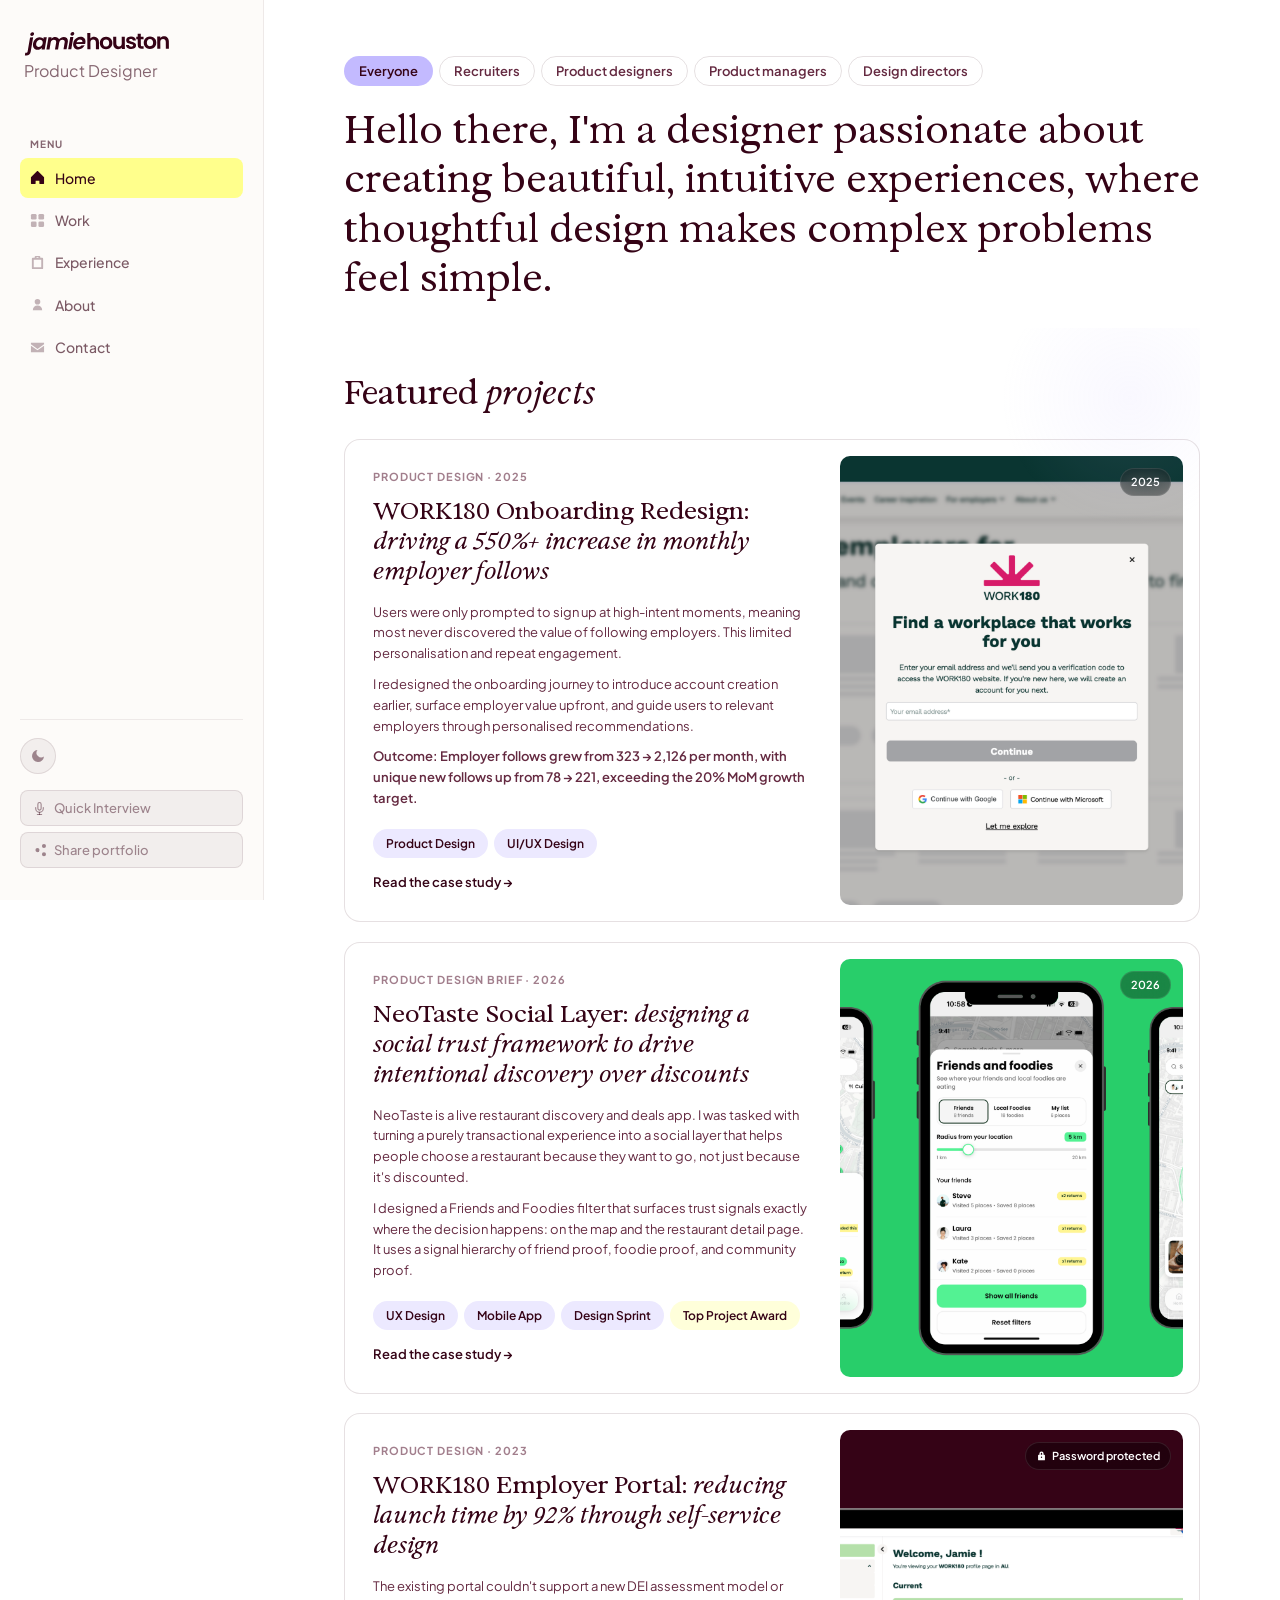
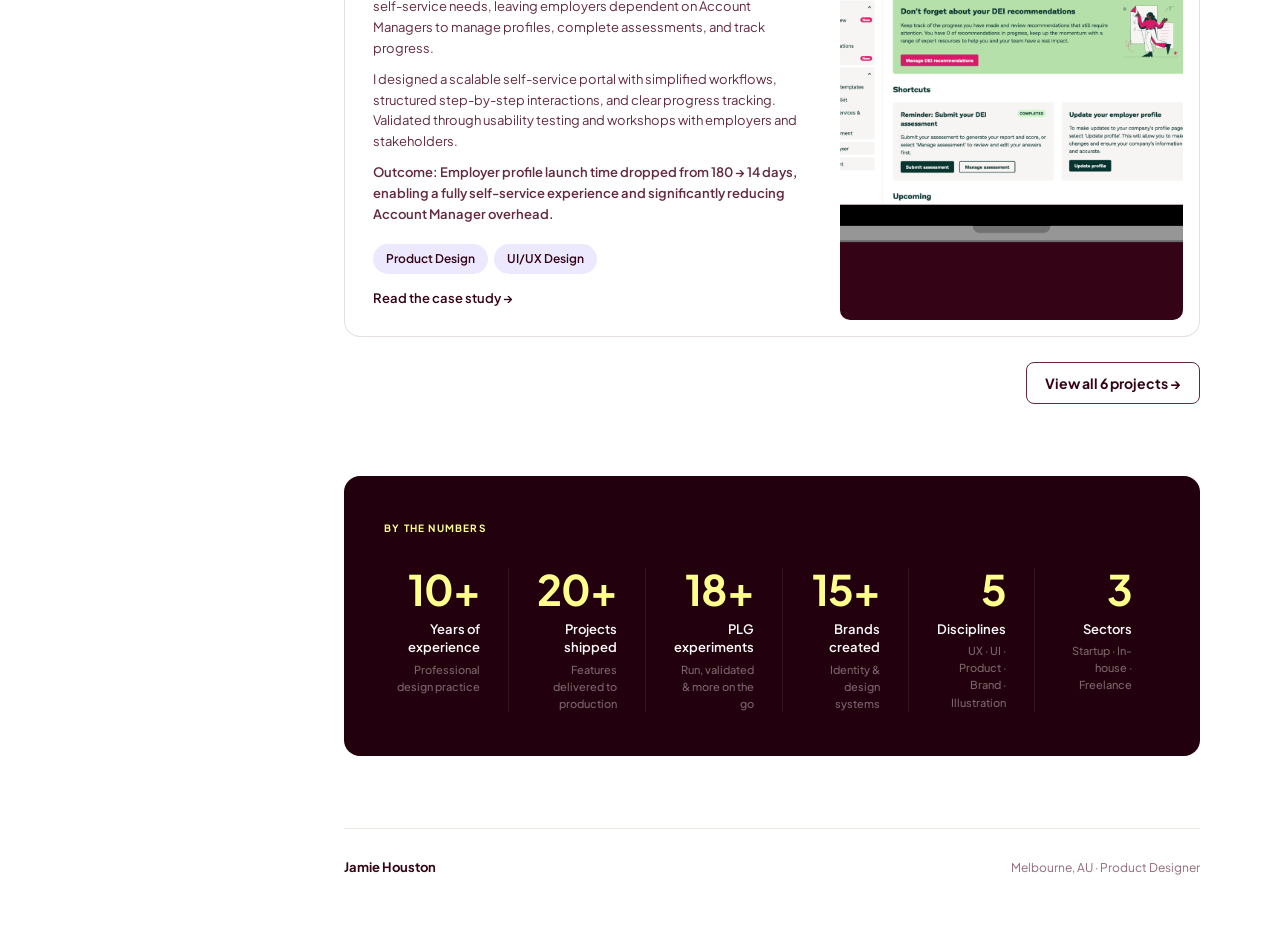
==== commit dacd7d5e: "Add j favicon and set sidebar role to Plus Jakarta Sans Maroon circle with the lemon j from the logo" ====
--- a/index.html
+++ b/index.html
@@ -4,6 +4,8 @@
   <meta charset="UTF-8">
   <meta name="viewport" content="width=device-width, initial-scale=1.0">
   <title>Jamie Houston · Product Designer</title>
+  <link rel="icon" href="/favicon.svg" type="image/svg+xml">
+  <link rel="apple-touch-icon" href="/apple-touch-icon.png">
   <style>
     @import url('https://fonts.googleapis.com/css2?family=Plus+Jakarta+Sans:ital,wght@0,400;0,500;0,600;0,700;1,400&display=swap');
     @font-face{font-family:'Instrument Serif';src:url('InstrumentSerif-Regular.ttf') format('truetype');font-weight:400;font-style:normal;font-display:swap;}
@@ -28,7 +30,7 @@
     .sidebar-identity{display:flex;align-items:center;gap:12px;margin-bottom:32px;padding:0 4px;text-decoration:none;}
     .avatar{width:42px;height:42px;border-radius:50%;flex-shrink:0;overflow:hidden;object-fit:cover;display:block;}
     .sidebar-name{color:var(--color-egg-white-200);font-weight:700;font-size:14px;line-height:1.2;}
-    .sidebar-role{color:rgba(255,251,247,0.55);font-size:16px;font-family:'Exposure',sans-serif;margin-top:2px;}
+    .sidebar-role{color:rgba(255,251,247,0.55);font-size:16px;font-family:'Plus Jakarta Sans',sans-serif;margin-top:2px;}
     .available-badge{display:flex;align-items:center;gap:6px;background:rgba(255,255,139,0.08);border:1px solid rgba(255,255,139,0.18);border-radius:var(--radius-sm);padding:7px 10px;margin-bottom:20px;font-size:12px;color:var(--color-lemon-200);font-weight:500;}
     .available-dot{width:6px;height:6px;background:var(--color-lemon-200);border-radius:50%;flex-shrink:0;animation:pulse 2.2s ease-in-out infinite;}
     @keyframes pulse{0%,100%{opacity:1;}50%{opacity:0.35;}}
